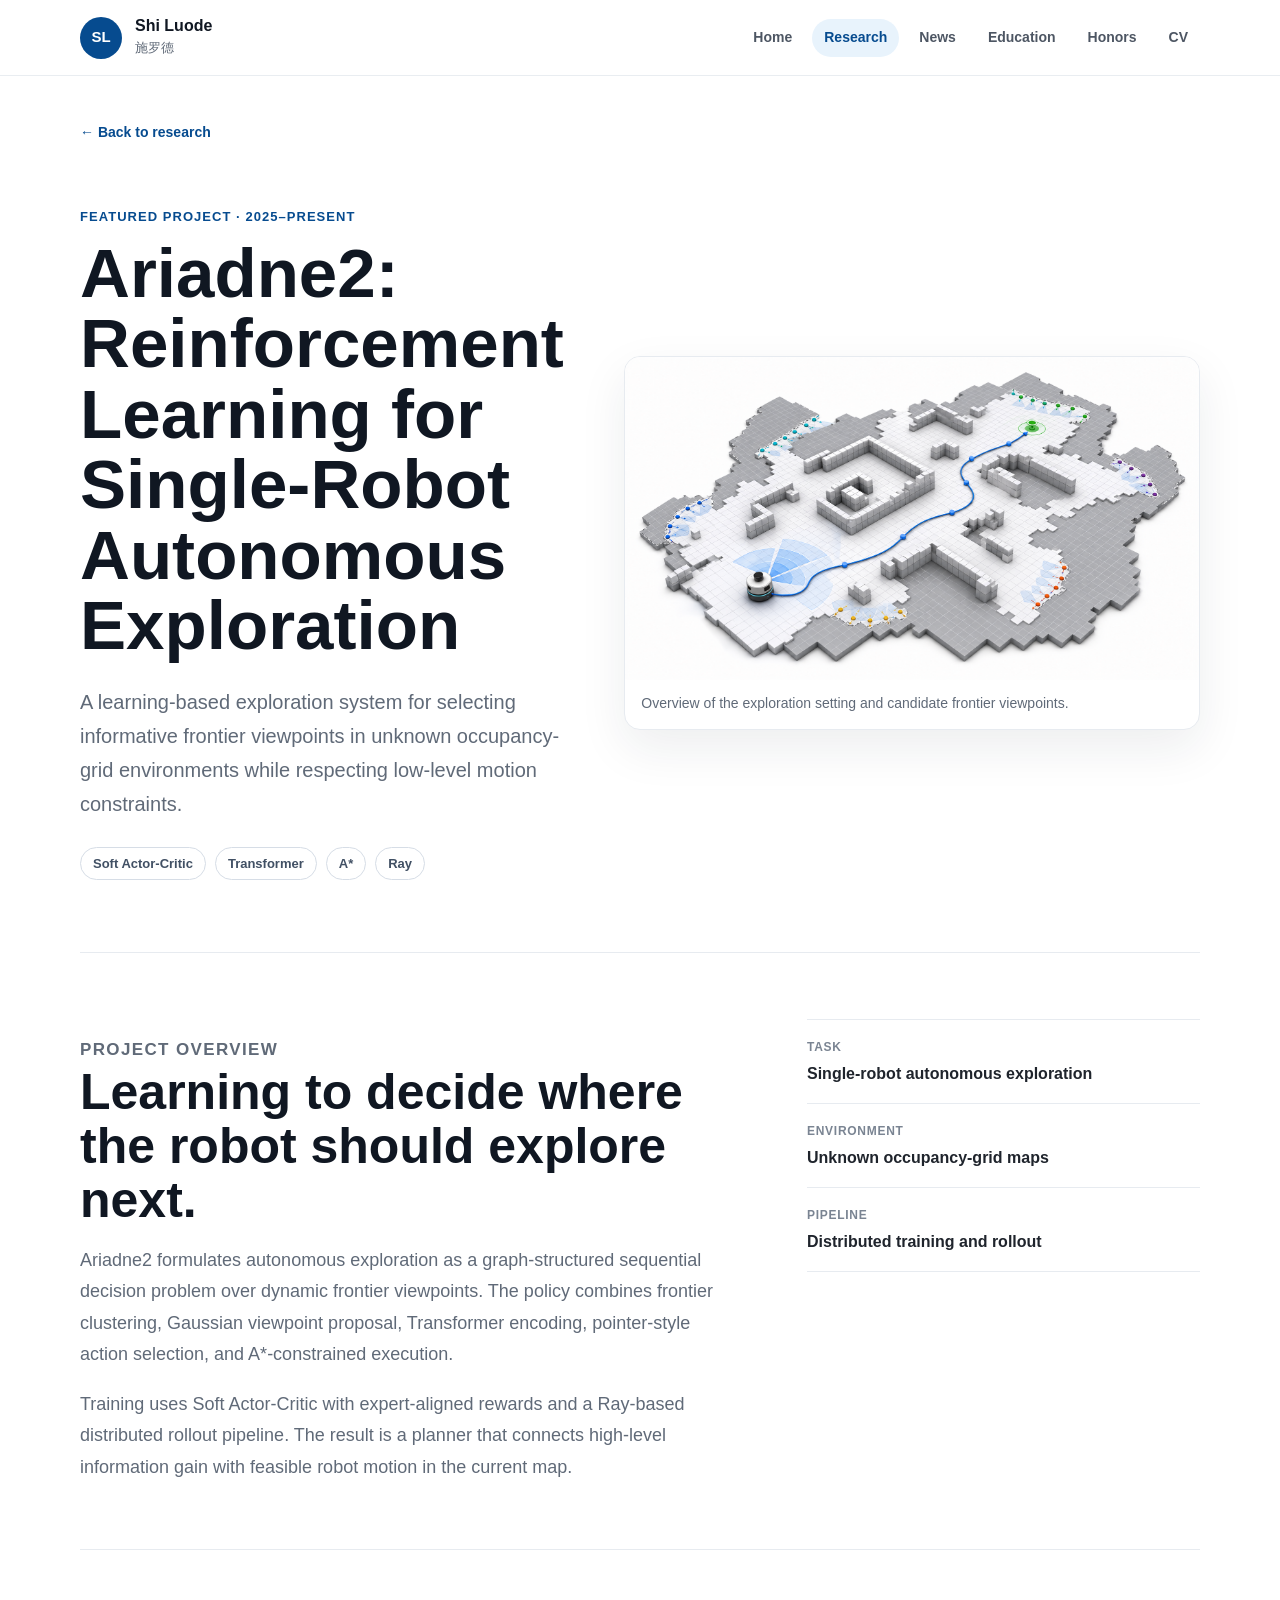
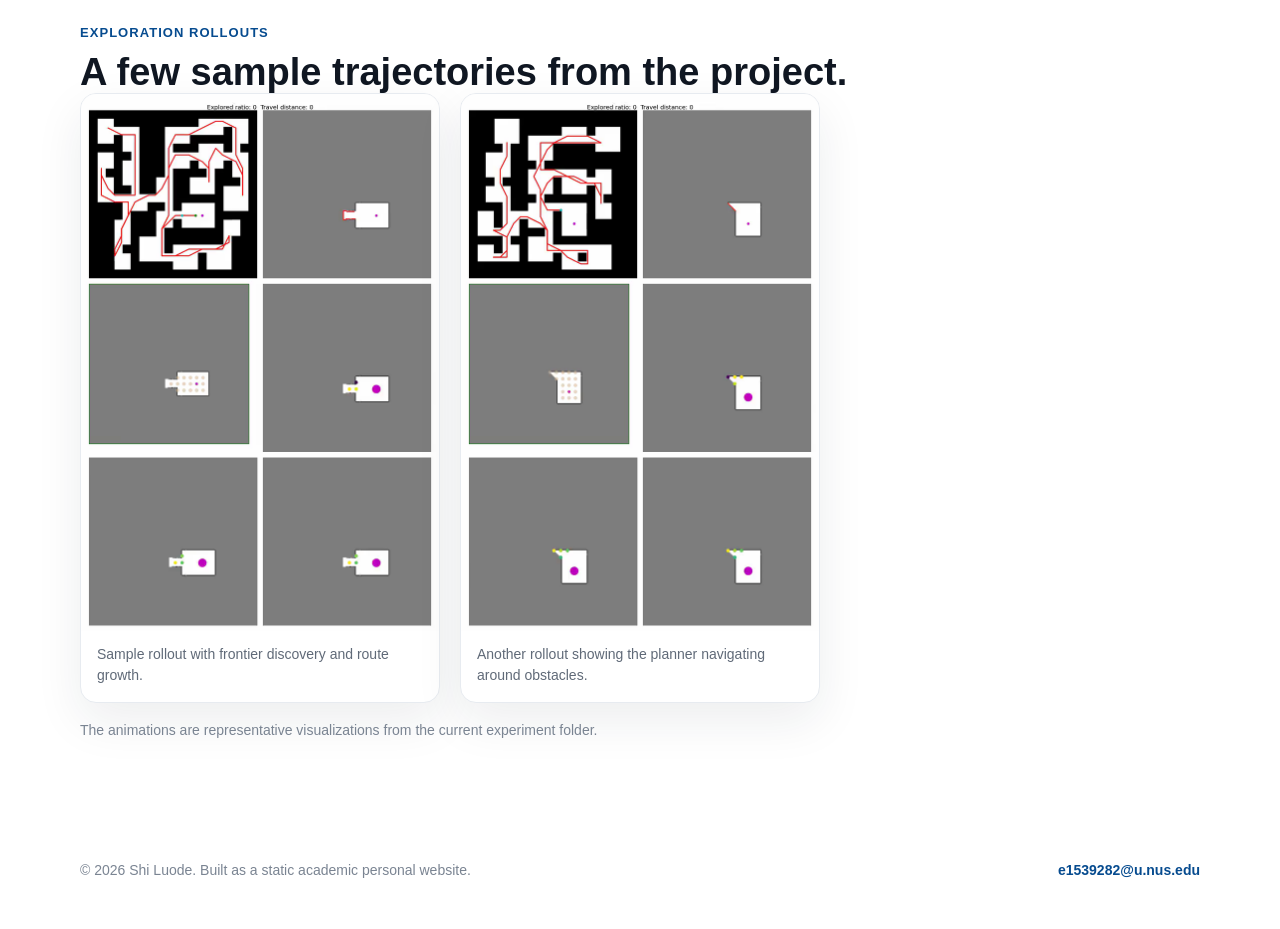
==== ariadne2/index.html @ 503e6fb9 "Add rollout video posters" ====
<!doctype html>
<html lang="en">
  <head>
    <meta charset="utf-8" />
    <meta name="viewport" content="width=device-width, initial-scale=1" />
    <title>Ariadne2 | Shi Luode</title>
    <meta
      name="description"
      content="Ariadne2: reinforcement learning for single-robot autonomous exploration."
    />
    <link rel="icon" href="../assets/img/favicon.svg" type="image/svg+xml" />
    <link rel="stylesheet" href="../styles.css" />
  </head>
  <body>
    <header class="site-header">
      <a class="brand" href="../index.html#home" aria-label="Shi Luode homepage">
        <span class="brand-mark">SL</span>
        <span>
          <strong>Shi Luode</strong>
          <small>施罗德</small>
        </span>
      </a>
      <nav class="nav" aria-label="Primary navigation">
        <a class="nav-link" href="../index.html#home">Home</a>
        <a class="nav-link active" href="../index.html#research">Research</a>
        <a class="nav-link" href="../index.html#news">News</a>
        <a class="nav-link" href="../index.html#education">Education</a>
        <a class="nav-link" href="../index.html#honors">Honors</a>
        <a class="nav-link" href="../assets/docs/Shi_Luode_CV.pdf">CV</a>
      </nav>
      <button class="mobile-menu" type="button" aria-label="Open navigation" aria-expanded="false">
        <span></span>
        <span></span>
        <span></span>
      </button>
    </header>

    <main class="project-page">
      <a class="back-link" href="../index.html#research">← Back to research</a>

      <section class="project-hero" aria-labelledby="project-title">
        <div class="project-hero-copy">
          <p class="eyebrow">Featured project · 2025–Present</p>
          <h1 id="project-title">Ariadne2: Reinforcement Learning for Single-Robot Autonomous Exploration</h1>
          <p class="project-lead">
            A learning-based exploration system for selecting informative frontier viewpoints in unknown
            occupancy-grid environments while respecting low-level motion constraints.
          </p>
          <div class="project-tags" aria-label="Ariadne2 methods">
            <span>Soft Actor-Critic</span>
            <span>Transformer</span>
            <span>A*</span>
            <span>Ray</span>
          </div>
        </div>
        <figure class="project-hero-figure">
          <img
            src="../assets/img/ariadne2/overview.png"
            alt="Ariadne2 exploration scene with a robot, frontier candidates, and a planned path"
          />
          <figcaption>Overview of the exploration setting and candidate frontier viewpoints.</figcaption>
        </figure>
      </section>

      <section class="project-detail-grid">
        <div class="project-copy">
          <p class="eyebrow">Project overview</p>
          <h2>Learning to decide where the robot should explore next.</h2>
          <p>
            Ariadne2 formulates autonomous exploration as a graph-structured sequential decision problem
            over dynamic frontier viewpoints. The policy combines frontier clustering, Gaussian viewpoint
            proposal, Transformer encoding, pointer-style action selection, and A*-constrained execution.
          </p>
          <p>
            Training uses Soft Actor-Critic with expert-aligned rewards and a Ray-based distributed rollout
            pipeline. The result is a planner that connects high-level information gain with feasible robot
            motion in the current map.
          </p>
        </div>
        <aside class="project-facts" aria-label="Ariadne2 project facts">
          <div>
            <span>Task</span>
            <strong>Single-robot autonomous exploration</strong>
          </div>
          <div>
            <span>Environment</span>
            <strong>Unknown occupancy-grid maps</strong>
          </div>
          <div>
            <span>Pipeline</span>
            <strong>Distributed training and rollout</strong>
          </div>
        </aside>
      </section>

      <section class="project-section" aria-labelledby="rollouts-title">
        <div class="section-heading compact">
          <p>Exploration rollouts</p>
          <h2 id="rollouts-title">A few sample trajectories from the project.</h2>
        </div>
        <div class="project-gallery">
          <figure class="media-card">
            <video
              class="rollout-video"
              autoplay
              loop
              muted
              playsinline
              preload="metadata"
              poster="../assets/img/ariadne2/exploration-300-poster.png"
              aria-label="Animated Ariadne2 rollout on a multi-agent exploration map"
            >
              <source src="../assets/img/ariadne2/exploration-300.mp4" type="video/mp4" />
            </video>
            <figcaption>Sample rollout with frontier discovery and route growth.</figcaption>
          </figure>
          <figure class="media-card">
            <video
              class="rollout-video"
              autoplay
              loop
              muted
              playsinline
              preload="metadata"
              poster="../assets/img/ariadne2/exploration-700-poster.png"
              aria-label="Animated Ariadne2 rollout on a second exploration map"
            >
              <source src="../assets/img/ariadne2/exploration-700.mp4" type="video/mp4" />
            </video>
            <figcaption>Another rollout showing the planner navigating around obstacles.</figcaption>
          </figure>
        </div>
        <p class="project-note">The animations are representative visualizations from the current experiment folder.</p>
      </section>
    </main>

    <footer class="site-footer">
      <p>© 2026 Shi Luode. Built as a static academic personal website.</p>
      <a href="mailto:e1539282@u.nus.edu">e1539282@u.nus.edu</a>
    </footer>
    <script src="../script.js"></script>
  </body>
</html>
---- styles.css ----
:root {
  --bg: #ffffff;
  --paper: #f7f9fb;
  --surface: #ffffff;
  --text: #1f242c;
  --muted: #606a78;
  --quiet: #7a8492;
  --line: #e7ebf0;
  --line-strong: #d6dde6;
  --blue: #064b8f;
  --blue-2: #1c6da8;
  --blue-soft: #e8f3fc;
  --ink: #101722;
  --shadow: 0 18px 48px rgba(22, 38, 57, 0.08);
  --max: 1120px;
}

* {
  box-sizing: border-box;
}

html {
  scroll-behavior: smooth;
}

body {
  margin: 0;
  background: var(--bg);
  color: var(--text);
  font-family: -apple-system, BlinkMacSystemFont, "Segoe UI", Helvetica, Arial, sans-serif;
  font-size: 17px;
  line-height: 1.65;
  letter-spacing: 0;
}

a {
  color: inherit;
  text-decoration: none;
}

strong {
  color: var(--ink);
  font-weight: 850;
}

.site-header {
  position: sticky;
  top: 0;
  z-index: 30;
  display: flex;
  align-items: center;
  justify-content: space-between;
  width: 100%;
  min-height: 76px;
  padding: 0 max(28px, calc((100vw - var(--max)) / 2));
  border-bottom: 1px solid rgba(231, 235, 240, 0.9);
  background: rgba(255, 255, 255, 0.88);
  backdrop-filter: blur(18px);
}

.brand {
  display: inline-flex;
  align-items: center;
  gap: 13px;
  min-width: 0;
}

.brand-mark {
  display: grid;
  place-items: center;
  width: 42px;
  height: 42px;
  border-radius: 50%;
  background: var(--blue);
  color: #fff;
  font-size: 15px;
  font-weight: 850;
}

.brand strong {
  display: block;
  color: var(--ink);
  font-size: 16px;
  line-height: 1.15;
}

.brand small {
  display: block;
  margin-top: 2px;
  color: var(--muted);
  font-size: 13px;
}

.nav {
  display: flex;
  align-items: center;
  gap: 8px;
}

.nav-link {
  display: inline-flex;
  align-items: center;
  min-height: 38px;
  padding: 7px 12px;
  border-radius: 999px;
  color: #4d5663;
  font-size: 14px;
  font-weight: 750;
  transition: color 160ms ease, background 160ms ease;
}

.nav-link:hover,
.nav-link.active {
  background: var(--blue-soft);
  color: var(--blue);
}

main {
  width: min(calc(100% - 56px), var(--max));
  margin: 0 auto;
}

.section {
  scroll-margin-top: 102px;
  padding: 72px 0;
  border-bottom: 1px solid var(--line);
}

.hero {
  display: grid;
  grid-template-columns: minmax(0, 1.35fr) 380px;
  gap: 72px;
  align-items: center;
  min-height: 680px;
  padding-top: 32px;
}

.hero-copy h1 {
  margin: 0;
  color: var(--ink);
  font-size: clamp(54px, 8vw, 96px);
  line-height: 0.94;
  font-weight: 880;
  letter-spacing: 0;
}

.subtitle {
  max-width: 740px;
  margin: 22px 0 0;
  color: #36404d;
  font-size: clamp(22px, 3vw, 34px);
  line-height: 1.25;
  font-weight: 760;
}

.hero-email {
  display: flex;
  flex-wrap: wrap;
  align-items: baseline;
  gap: 8px;
  margin: 14px 0 0;
  color: var(--muted);
  font-size: 16px;
  line-height: 1.5;
}

.hero-email span {
  color: #536176;
  font-size: 12px;
  font-weight: 800;
  letter-spacing: 0.08em;
  text-transform: uppercase;
}

.hero-email a {
  color: var(--blue);
  font-weight: 700;
  text-decoration: none;
}

.hero-email a:hover,
.hero-email a:focus-visible {
  text-decoration: underline;
  text-underline-offset: 3px;
}

.intro {
  max-width: 780px;
  margin: 28px 0 0;
  color: var(--muted);
  font-size: 19px;
  line-height: 1.78;
}

.interest-row {
  display: flex;
  flex-wrap: wrap;
  gap: 9px;
  margin-top: 28px;
}

.interest-row span {
  display: inline-flex;
  align-items: center;
  min-height: 32px;
  padding: 6px 12px;
  border: 1px solid var(--line-strong);
  border-radius: 999px;
  color: #415064;
  background: #fff;
  font-size: 13px;
  font-weight: 780;
}

.action-row,
.project-links {
  display: flex;
  flex-wrap: wrap;
  gap: 12px;
  margin-top: 30px;
}

.button,
.project-links a,
.project-links button {
  display: inline-flex;
  align-items: center;
  justify-content: center;
  gap: 8px;
  min-height: 44px;
  padding: 10px 16px;
  border: 1px solid var(--line-strong);
  border-radius: 8px;
  background: #fff;
  color: #26303c;
  font: inherit;
  font-size: 14px;
  font-weight: 820;
  line-height: 1;
  cursor: pointer;
  transition: border-color 160ms ease, background 160ms ease, color 160ms ease, transform 160ms ease;
}

.button svg {
  width: 18px;
  height: 18px;
  fill: none;
  stroke: currentColor;
  stroke-linecap: round;
  stroke-linejoin: round;
  stroke-width: 2;
}

.button:hover,
.project-links a:hover,
.project-links button:hover {
  border-color: var(--blue);
  color: var(--blue);
  transform: translateY(-1px);
}

.button.primary {
  border-color: var(--blue);
  background: var(--blue);
  color: #fff;
}

.button.primary:hover {
  background: #033b73;
  color: #fff;
}

.profile-card {
  padding: 28px;
  border: 1px solid var(--line);
  border-radius: 16px;
  background: linear-gradient(180deg, #fff 0%, #f8fbfe 100%);
  box-shadow: var(--shadow);
}

.avatar {
  display: grid;
  place-items: center;
  width: 92px;
  height: 92px;
  margin-bottom: 24px;
  border: 7px solid #fff;
  border-radius: 50%;
  background: #edf4fb;
  box-shadow: 0 8px 24px rgba(20, 38, 61, 0.12);
  color: var(--blue);
  font-size: 28px;
  font-weight: 880;
}

.profile-card h2 {
  margin: 0 0 10px;
  color: var(--ink);
  font-size: 22px;
  line-height: 1.25;
}

.profile-card p {
  margin: 0;
  color: var(--muted);
  font-size: 16px;
}

.focus-visual {
  margin: 22px 0 0;
  overflow: hidden;
  border: 1px solid var(--line);
  border-radius: 12px;
  background: #fff;
}

.focus-visual img {
  display: block;
  width: 100%;
  aspect-ratio: 591 / 218;
  object-fit: cover;
}

.facts {
  display: grid;
  gap: 16px;
  margin: 24px 0 0;
  padding: 22px 0 0;
  border-top: 1px solid var(--line);
}

.facts div {
  display: grid;
  grid-template-columns: 94px minmax(0, 1fr);
  gap: 16px;
}

.facts dt {
  color: var(--quiet);
  font-size: 12px;
  font-weight: 820;
  text-transform: uppercase;
}

.facts dd {
  margin: 0;
  color: #2b3440;
  font-size: 14px;
  font-weight: 720;
}

.facts a {
  color: var(--blue);
}

.section-heading {
  max-width: 780px;
  margin-bottom: 34px;
}

.section-heading p {
  margin: 0 0 8px;
  color: var(--blue);
  font-size: 13px;
  font-weight: 850;
  letter-spacing: 0.08em;
  text-transform: uppercase;
}

.section-heading h2 {
  margin: 0;
  color: var(--ink);
  font-size: clamp(32px, 4vw, 50px);
  line-height: 1.08;
  font-weight: 860;
}

.section-heading.compact {
  margin-bottom: 0;
}

.section-heading.compact h2 {
  font-size: clamp(28px, 3vw, 38px);
}

.featured-project {
  display: grid;
  grid-template-columns: minmax(440px, 1fr) minmax(0, 1.08fr);
  gap: 48px;
  align-items: center;
  padding: 30px;
  border: 1px solid var(--line);
  border-radius: 18px;
  background: #fff;
  box-shadow: var(--shadow);
}

.project-visual {
  width: 100%;
  max-width: 620px;
  margin: 0 auto;
  overflow: hidden;
  border: 1px solid var(--line);
  border-radius: 14px;
  background: #fff;
}

.project-visual img {
  display: block;
  width: 100%;
  height: clamp(260px, 19vw, 330px);
  object-fit: cover;
}

.project-meta {
  display: flex;
  flex-wrap: wrap;
  gap: 10px;
  margin-bottom: 12px;
}

.project-meta span {
  color: var(--blue);
  font-size: 12px;
  font-weight: 850;
  letter-spacing: 0.06em;
  text-transform: uppercase;
}

.project-copy h3,
.research-list h3,
.education-list h3 {
  margin: 0;
  color: var(--ink);
  font-size: 24px;
  line-height: 1.28;
  font-weight: 850;
}

.project-copy p {
  margin: 16px 0 0;
  color: var(--muted);
  font-size: 17px;
  line-height: 1.75;
}

.abstract {
  margin-top: 20px;
  padding: 18px 20px;
  border-radius: 12px;
  background: var(--paper);
}

.abstract.is-collapsed {
  display: none;
}

.research-list {
  display: grid;
  grid-template-columns: repeat(2, minmax(0, 1fr));
  gap: 18px;
  margin-top: 22px;
}

.research-list article {
  padding: 24px;
  border: 1px solid var(--line);
  border-radius: 14px;
  background: #fff;
}

.research-card-visual {
  margin: -24px -24px 20px;
  overflow: hidden;
  border-bottom: 1px solid var(--line);
  background: #fbfcfe;
}

.research-card-visual img {
  display: block;
  width: 100%;
  height: 150px;
  object-fit: contain;
  padding: 12px;
}

.research-list h3 {
  font-size: 20px;
}

.research-list p {
  margin: 10px 0 0;
  color: var(--muted);
  font-size: 16px;
  line-height: 1.65;
}

.method-overview {
  margin: 22px 0 0;
  padding: 18px;
  border: 1px solid var(--line);
  border-radius: 14px;
  background: #fff;
}

.method-overview a {
  display: block;
  overflow: hidden;
  border-radius: 10px;
  line-height: 0;
}

.method-overview a:focus-visible {
  outline: 3px solid var(--blue-2);
  outline-offset: 3px;
}

.method-overview img {
  display: block;
  width: 100%;
  height: auto;
}

.method-overview figcaption {
  margin-top: 12px;
  color: var(--muted);
  font-size: 14px;
  line-height: 1.6;
}

.project-page {
  padding: 42px 0 88px;
}

.back-link {
  display: inline-flex;
  margin-bottom: 34px;
  color: var(--blue);
  font-size: 14px;
  font-weight: 800;
}

.back-link:hover,
.back-link:focus-visible {
  text-decoration: underline;
  text-underline-offset: 4px;
}

.project-hero {
  display: grid;
  grid-template-columns: minmax(0, 0.92fr) minmax(440px, 1.08fr);
  gap: 54px;
  align-items: center;
  padding: 28px 0 72px;
}

.eyebrow {
  margin: 0 0 10px;
  color: var(--blue);
  font-size: 13px;
  font-weight: 850;
  letter-spacing: 0.08em;
  text-transform: uppercase;
}

.project-hero h1 {
  max-width: 700px;
  margin: 0;
  color: var(--ink);
  font-size: clamp(40px, 5.4vw, 72px);
  line-height: 1.02;
  font-weight: 880;
}

.project-lead {
  max-width: 680px;
  margin: 24px 0 0;
  color: var(--muted);
  font-size: 20px;
  line-height: 1.7;
}

.project-tags {
  display: flex;
  flex-wrap: wrap;
  gap: 9px;
  margin-top: 26px;
}

.project-tags span {
  display: inline-flex;
  align-items: center;
  min-height: 32px;
  padding: 5px 12px;
  border: 1px solid var(--line-strong);
  border-radius: 999px;
  color: #415064;
  background: #fff;
  font-size: 13px;
  font-weight: 780;
}

.project-hero-figure,
.media-card,
.paper-figure {
  margin: 0;
  overflow: hidden;
  border: 1px solid var(--line);
  border-radius: 16px;
  background: #fff;
  box-shadow: var(--shadow);
}

.project-hero-figure img {
  display: block;
  width: 100%;
  aspect-ratio: 1672 / 941;
  object-fit: cover;
}

.project-hero-figure figcaption,
.media-card figcaption,
.paper-figure figcaption {
  padding: 13px 16px 15px;
  color: var(--muted);
  font-size: 14px;
  line-height: 1.55;
}

.project-detail-grid {
  display: grid;
  grid-template-columns: minmax(0, 1.25fr) minmax(280px, 0.75fr);
  gap: 72px;
  padding: 66px 0;
  border-top: 1px solid var(--line);
  border-bottom: 1px solid var(--line);
}

.project-copy h2 {
  max-width: 780px;
  margin: 0;
  color: var(--ink);
  font-size: clamp(30px, 4vw, 50px);
  line-height: 1.08;
  font-weight: 860;
}

.project-copy p:not(.eyebrow) {
  max-width: 780px;
  margin: 18px 0 0;
  color: var(--muted);
  font-size: 18px;
  line-height: 1.75;
}

.project-facts {
  display: grid;
  align-content: start;
  gap: 0;
  border-top: 1px solid var(--line);
}

.project-facts div {
  display: grid;
  gap: 4px;
  padding: 18px 0;
  border-bottom: 1px solid var(--line);
}

.project-facts span {
  color: var(--quiet);
  font-size: 12px;
  font-weight: 820;
  letter-spacing: 0.06em;
  text-transform: uppercase;
}

.project-facts strong {
  color: var(--text);
  font-size: 16px;
  line-height: 1.45;
}

.project-section {
  padding: 72px 0 0;
}

.project-gallery {
  display: grid;
  grid-template-columns: repeat(2, minmax(0, 360px));
  justify-content: start;
  gap: 20px;
}

.media-card img,
.media-card video {
  display: block;
  width: 100%;
  aspect-ratio: 2 / 3;
  object-fit: contain;
  background: #eef1f4;
}

.pamao-figures {
  display: grid;
  grid-template-columns: minmax(0, 1.35fr) minmax(280px, 0.65fr);
  gap: 20px;
  align-items: start;
}

.paper-figure img {
  display: block;
  width: 100%;
  height: auto;
  background: #fff;
}

.project-note {
  margin: 16px 0 0;
  color: var(--quiet);
  font-size: 14px;
  line-height: 1.6;
}

.two-column {
  display: grid;
  grid-template-columns: 300px minmax(0, 1fr);
  gap: 72px;
  align-items: start;
}

.timeline,
.honors-list,
.education-list {
  display: grid;
  gap: 0;
  border-top: 1px solid var(--line);
}

.timeline article,
.honors-list article {
  display: grid;
  grid-template-columns: 112px minmax(0, 1fr);
  gap: 28px;
  padding: 22px 0;
  border-bottom: 1px solid var(--line);
}

.timeline time,
.honors-list time {
  color: var(--blue);
  font-size: 14px;
  font-weight: 850;
}

.timeline p,
.honors-list p {
  margin: 0;
  color: var(--muted);
  font-size: 17px;
  line-height: 1.6;
}

.education-list article {
  display: grid;
  grid-template-columns: 64px minmax(0, 1fr);
  gap: 22px;
  padding: 26px 0;
  border-bottom: 1px solid var(--line);
}

.school-mark {
  display: grid;
  place-items: center;
  width: 56px;
  height: 56px;
  border-radius: 14px;
  color: #fff;
  font-size: 14px;
  font-weight: 900;
}

.nus-mark {
  background: linear-gradient(135deg, #003d7c, #e97022);
}

.sdu-mark {
  background: linear-gradient(135deg, #0a4e9b, #1b75bc);
}

.row-title {
  display: flex;
  justify-content: space-between;
  gap: 18px;
  align-items: baseline;
}

.row-title h3 {
  font-size: 20px;
}

.row-title span {
  color: var(--quiet);
  font-size: 14px;
  font-weight: 820;
  white-space: nowrap;
}

.education-list p {
  margin: 8px 0 0;
  color: var(--muted);
  font-size: 16px;
}

.education-list .muted {
  color: #687482;
}

.site-footer {
  display: flex;
  justify-content: space-between;
  gap: 24px;
  width: min(calc(100% - 56px), var(--max));
  margin: 0 auto;
  padding: 30px 0 46px;
  color: var(--quiet);
  font-size: 14px;
}

.site-footer p {
  margin: 0;
}

.site-footer a {
  color: var(--blue);
  font-weight: 760;
}

.mobile-menu {
  display: none;
}

@media (max-width: 980px) {
  .site-header {
    padding: 0 22px;
  }

  .nav {
    position: fixed;
    top: 76px;
    right: 18px;
    display: none;
    width: min(280px, calc(100vw - 36px));
    padding: 14px;
    border: 1px solid var(--line);
    border-radius: 14px;
    background: #fff;
    box-shadow: var(--shadow);
  }

  body.nav-open .nav {
    display: grid;
  }

  .nav-link {
    justify-content: flex-start;
    border-radius: 8px;
  }

  .mobile-menu {
    display: grid;
    gap: 5px;
    place-content: center;
    width: 42px;
    height: 42px;
    border: 1px solid var(--line-strong);
    border-radius: 10px;
    background: #fff;
  }

  .mobile-menu span {
    width: 18px;
    height: 2px;
    background: var(--ink);
  }

  main,
  .site-footer {
    width: min(calc(100% - 36px), var(--max));
  }

  .hero,
  .featured-project,
  .two-column,
  .project-hero,
  .project-detail-grid,
  .pamao-figures {
    grid-template-columns: 1fr;
    gap: 32px;
  }

  .hero {
    min-height: auto;
    padding-top: 50px;
  }

  .profile-card {
    max-width: 560px;
  }

  .research-list {
    grid-template-columns: 1fr;
  }

  .project-hero {
    padding-top: 0;
  }

  .section-heading.compact {
    max-width: 650px;
  }
}

@media (max-width: 620px) {
  body {
    font-size: 16px;
  }

  .site-header {
    min-height: 68px;
  }

  .nav {
    top: 68px;
  }

  .brand span:last-child {
    display: none;
  }

  .section {
    scroll-margin-top: 88px;
    padding: 52px 0;
  }

  .hero-copy h1 {
    font-size: 56px;
  }

  .subtitle {
    font-size: 24px;
  }

  .intro {
    font-size: 17px;
  }

  .featured-project {
    padding: 18px;
  }

  .project-copy h3 {
    font-size: 22px;
  }

  .method-overview {
    padding: 12px;
  }

  .project-page {
    padding-top: 28px;
  }

  .project-hero {
    padding-bottom: 52px;
  }

  .project-lead {
    font-size: 17px;
  }

  .project-gallery {
    grid-template-columns: 1fr;
  }

  .timeline article,
  .honors-list article {
    grid-template-columns: 1fr;
    gap: 4px;
  }

  .education-list article {
    grid-template-columns: 1fr;
  }

  .row-title {
    display: grid;
    gap: 2px;
  }

  .facts div {
    grid-template-columns: 1fr;
    gap: 3px;
  }

  .site-footer {
    display: grid;
  }
}
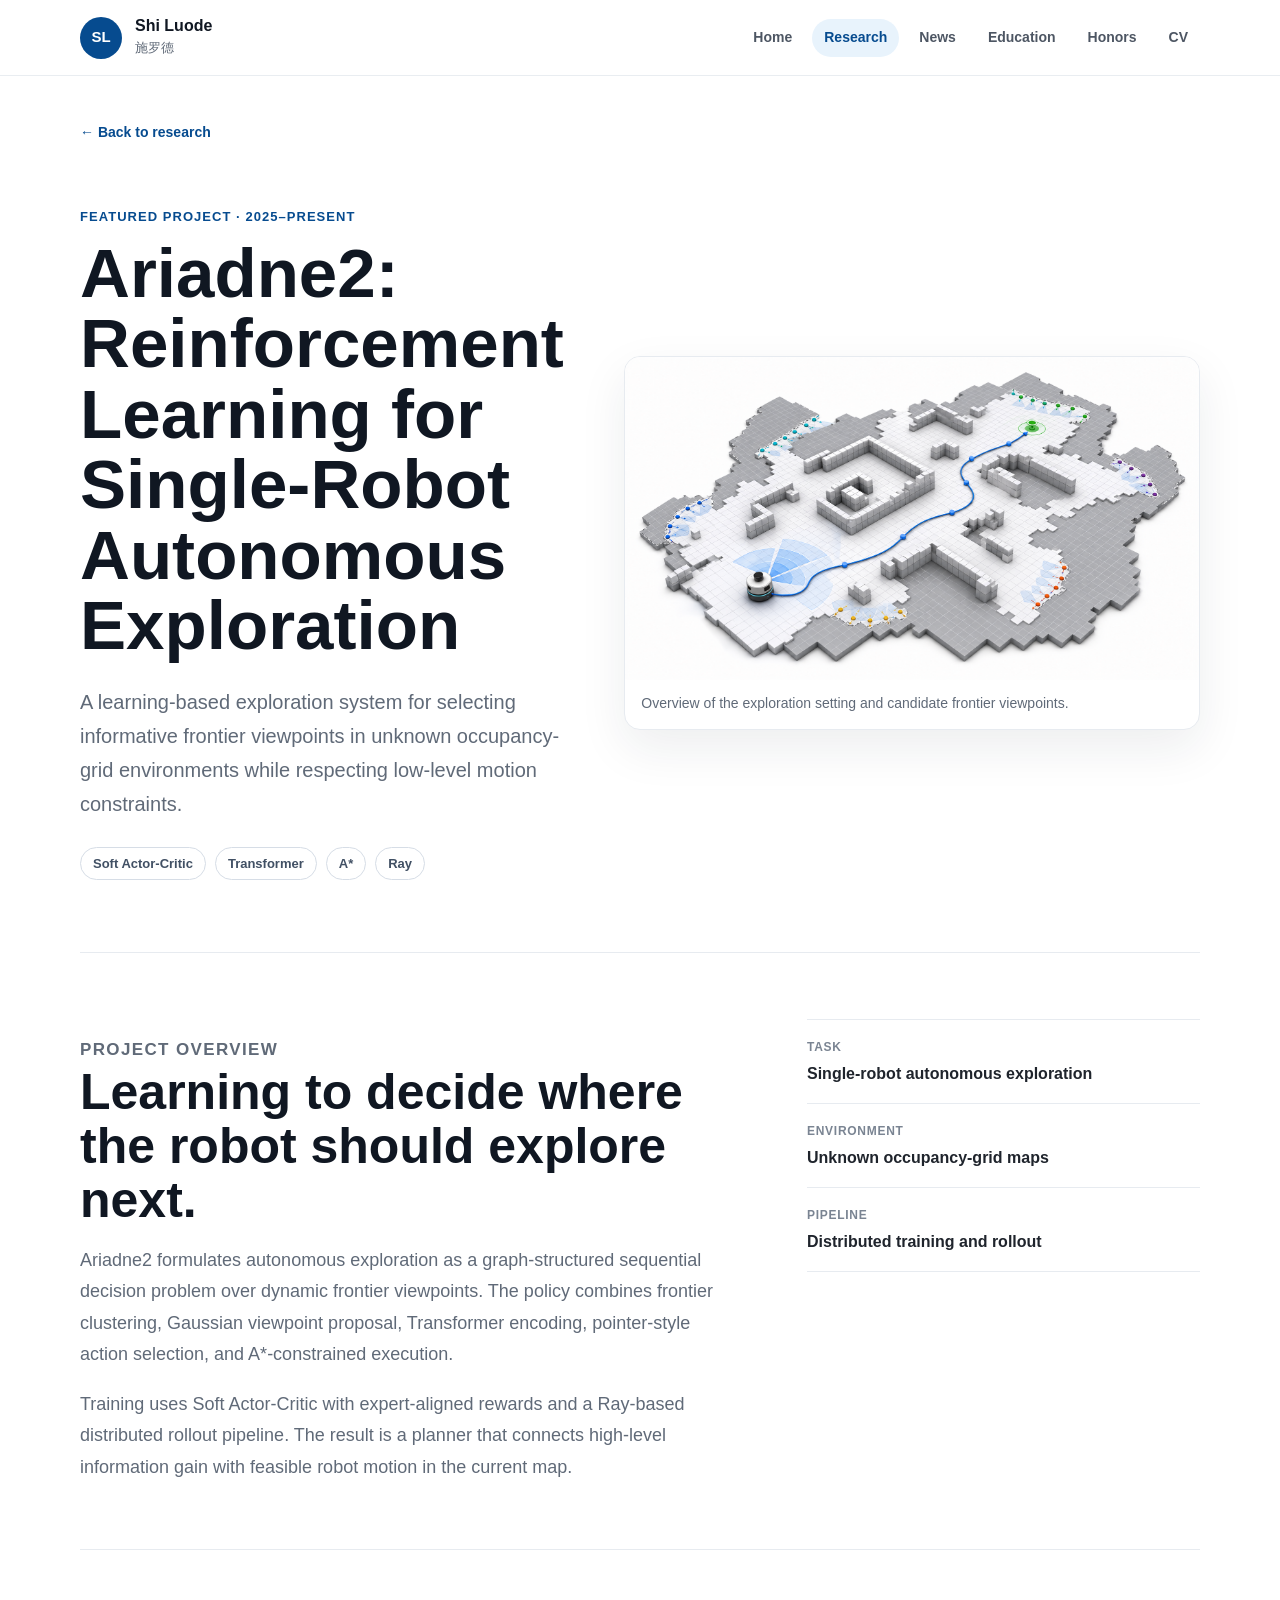
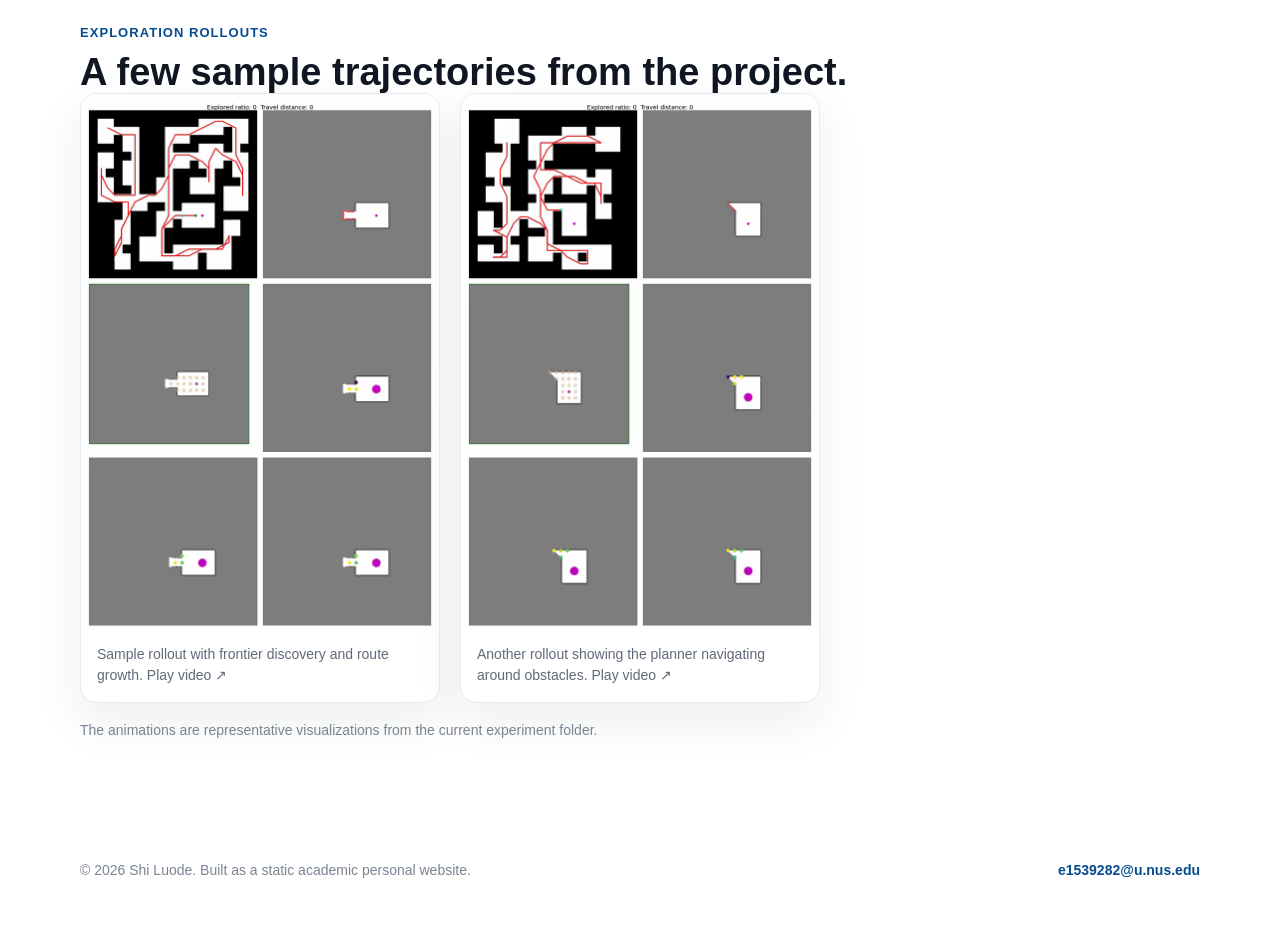
==== commit badbaeca: "Use stable rollout previews on Ariadne2 page" ====
--- a/ariadne2/index.html
+++ b/ariadne2/index.html
@@ -100,34 +100,26 @@
         </div>
         <div class="project-gallery">
           <figure class="media-card">
-            <video
-              class="rollout-video"
-              autoplay
-              loop
-              muted
-              playsinline
-              preload="metadata"
-              poster="../assets/img/ariadne2/exploration-300-poster.png"
-              aria-label="Animated Ariadne2 rollout on a multi-agent exploration map"
-            >
-              <source src="../assets/img/ariadne2/exploration-300.mp4" type="video/mp4" />
-            </video>
-            <figcaption>Sample rollout with frontier discovery and route growth.</figcaption>
+            <img
+              src="../assets/img/ariadne2/exploration-300-poster.png"
+              alt="Ariadne2 rollout on a multi-agent exploration map"
+              loading="eager"
+            />
+            <figcaption>
+              Sample rollout with frontier discovery and route growth.
+              <a href="../assets/img/ariadne2/exploration-300.mp4" target="_blank" rel="noreferrer">Play video ↗</a>
+            </figcaption>
           </figure>
           <figure class="media-card">
-            <video
-              class="rollout-video"
-              autoplay
-              loop
-              muted
-              playsinline
-              preload="metadata"
-              poster="../assets/img/ariadne2/exploration-700-poster.png"
-              aria-label="Animated Ariadne2 rollout on a second exploration map"
-            >
-              <source src="../assets/img/ariadne2/exploration-700.mp4" type="video/mp4" />
-            </video>
-            <figcaption>Another rollout showing the planner navigating around obstacles.</figcaption>
+            <img
+              src="../assets/img/ariadne2/exploration-700-poster.png"
+              alt="Ariadne2 rollout on a second exploration map"
+              loading="eager"
+            />
+            <figcaption>
+              Another rollout showing the planner navigating around obstacles.
+              <a href="../assets/img/ariadne2/exploration-700.mp4" target="_blank" rel="noreferrer">Play video ↗</a>
+            </figcaption>
           </figure>
         </div>
         <p class="project-note">The animations are representative visualizations from the current experiment folder.</p>
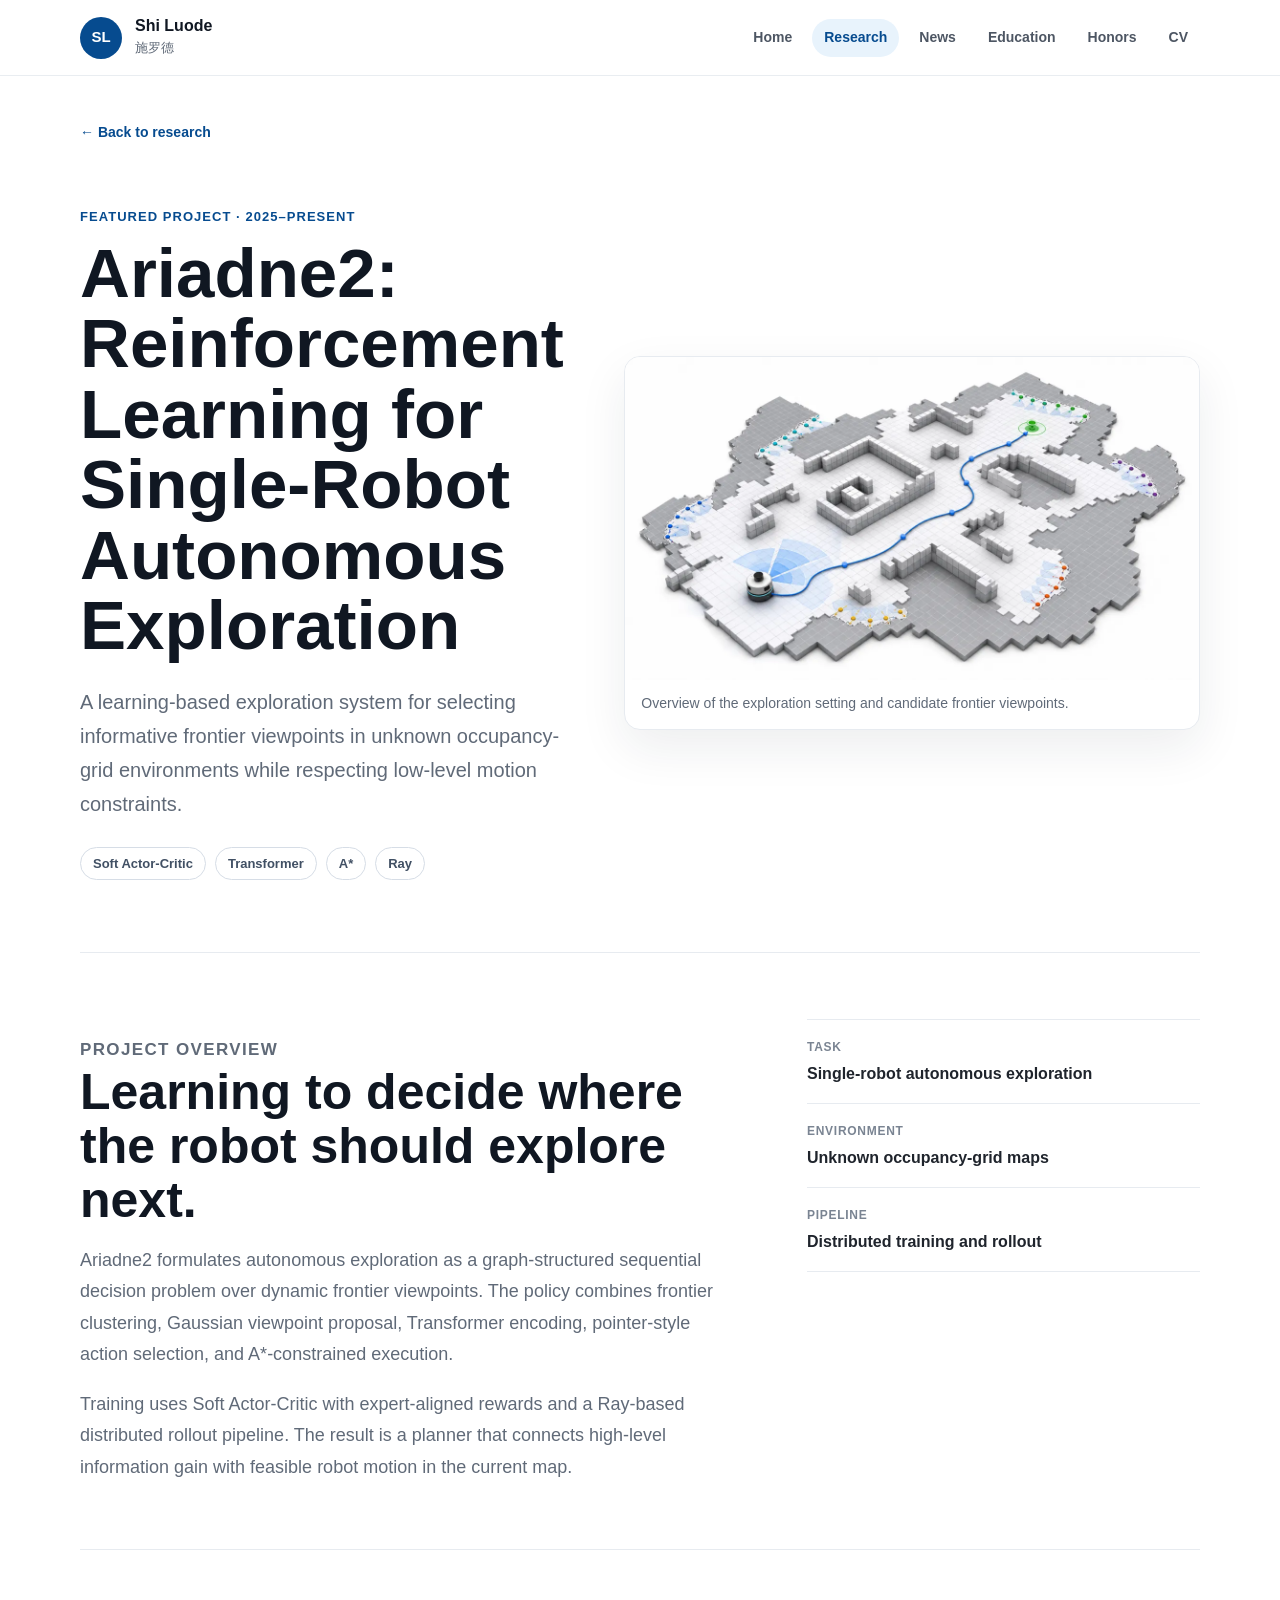
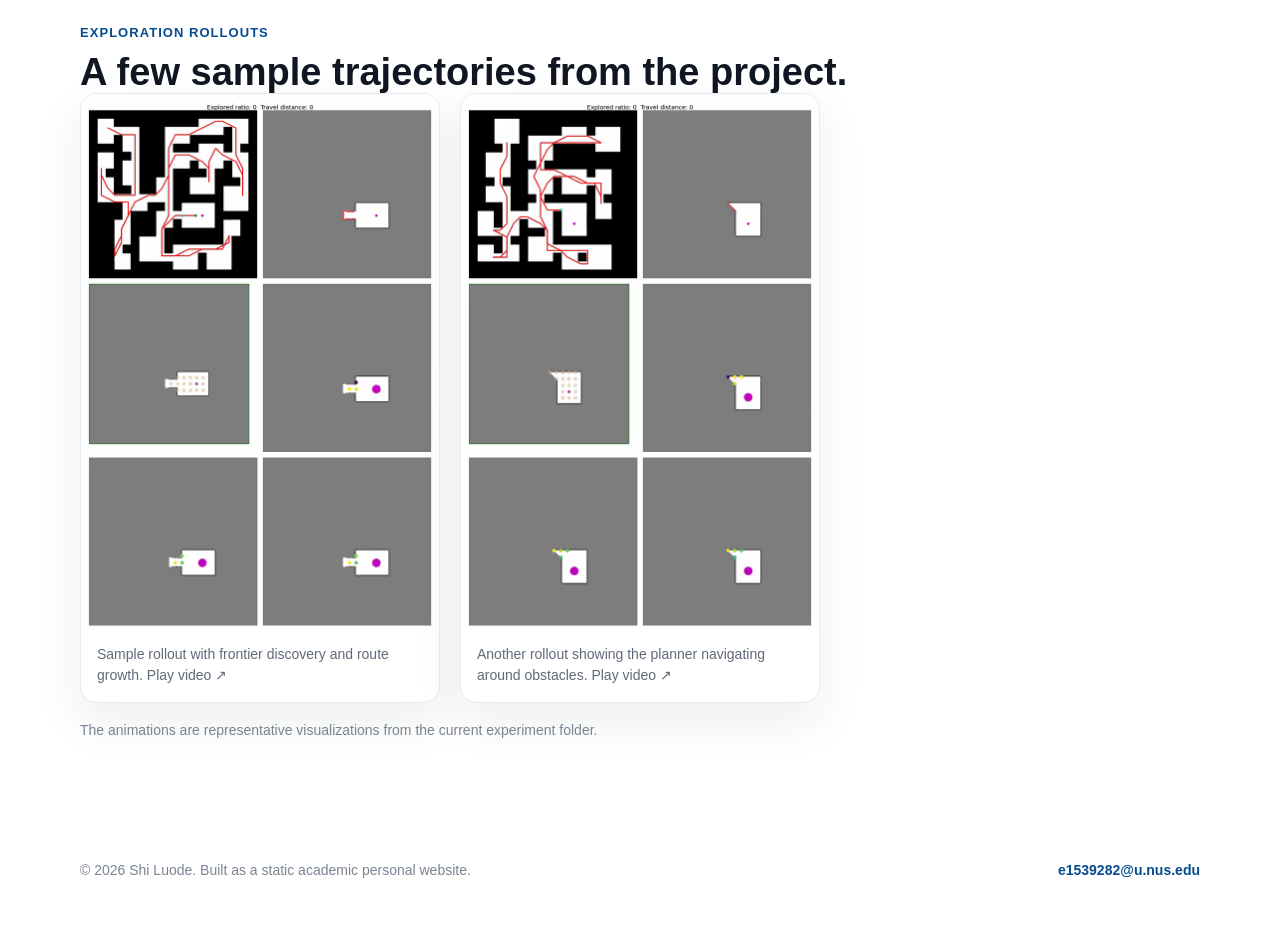
==== commit 0bbe422b: "Optimize project images and use canonical links" ====
--- a/ariadne2/index.html
+++ b/ariadne2/index.html
@@ -55,7 +55,7 @@
         </div>
         <figure class="project-hero-figure">
           <img
-            src="../assets/img/ariadne2/overview.png"
+            src="../assets/img/ariadne2/overview.webp"
             alt="Ariadne2 exploration scene with a robot, frontier candidates, and a planned path"
           />
           <figcaption>Overview of the exploration setting and candidate frontier viewpoints.</figcaption>
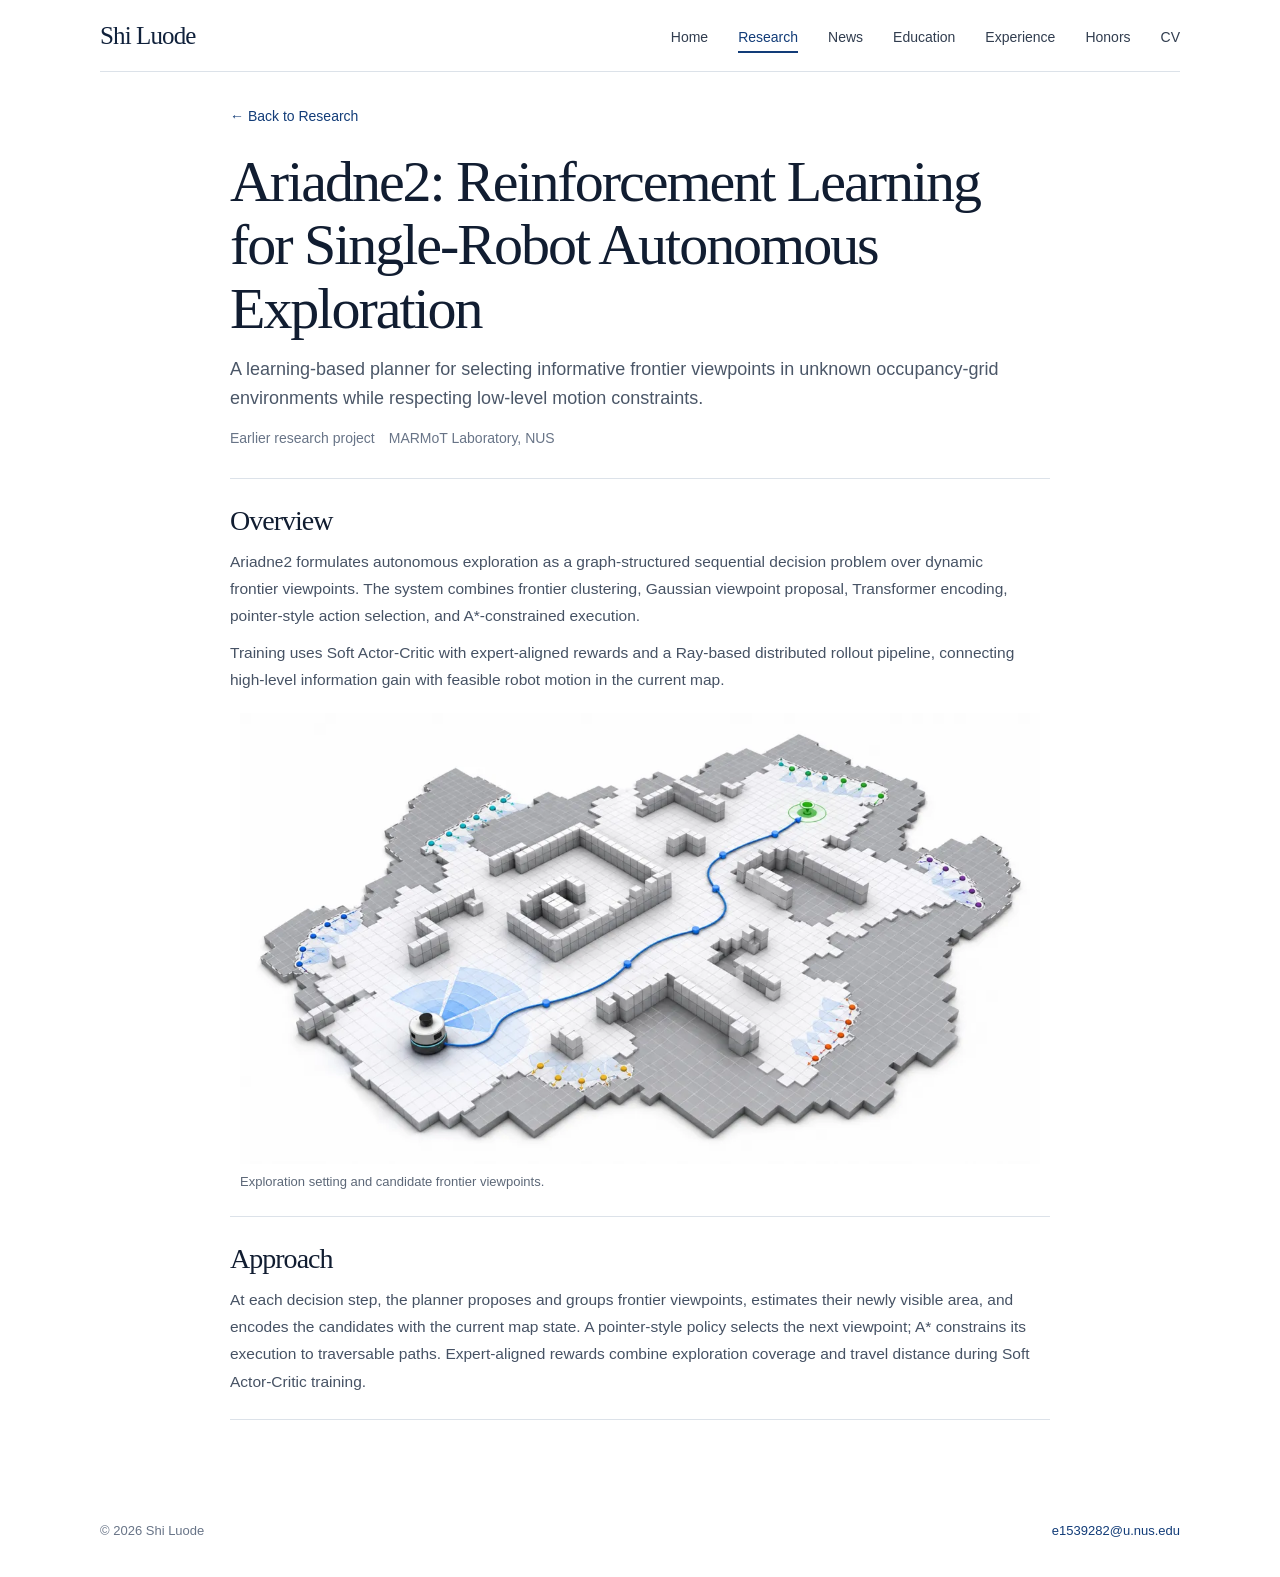
==== commit 3dc6cb33: "Refresh academic portfolio website" ====
--- a/ariadne2/index.html
+++ b/ariadne2/index.html
@@ -3,133 +3,69 @@
   <head>
     <meta charset="utf-8" />
     <meta name="viewport" content="width=device-width, initial-scale=1" />
+    <meta name="theme-color" content="#ffffff" />
     <title>Ariadne2 | Shi Luode</title>
-    <meta
-      name="description"
-      content="Ariadne2: reinforcement learning for single-robot autonomous exploration."
-    />
+    <meta name="description" content="Ariadne2: reinforcement learning for single-robot autonomous exploration in unknown environments." />
+    <link rel="canonical" href="https://starryneol.github.io/Personal_Web/ariadne2/" />
+    <meta property="og:type" content="website" />
+    <meta property="og:site_name" content="Shi Luode" />
+    <meta property="og:title" content="Ariadne2 | Shi Luode" />
+    <meta property="og:description" content="A learning-based planner for selecting informative frontier viewpoints in unknown environments while respecting robot motion constraints." />
+    <meta property="og:url" content="https://starryneol.github.io/Personal_Web/ariadne2/" />
+    <meta name="twitter:card" content="summary" />
+    <meta name="twitter:title" content="Ariadne2 | Shi Luode" />
+    <meta name="twitter:description" content="A learning-based planner for selecting informative frontier viewpoints in unknown environments while respecting robot motion constraints." />
     <link rel="icon" href="../assets/img/favicon.svg" type="image/svg+xml" />
     <link rel="stylesheet" href="../styles.css" />
   </head>
   <body>
+    <a class="skip-link" href="#main-content">Skip to main content</a>
     <header class="site-header">
-      <a class="brand" href="../index.html#home" aria-label="Shi Luode homepage">
-        <span class="brand-mark">SL</span>
-        <span>
-          <strong>Shi Luode</strong>
-          <small>施罗德</small>
-        </span>
-      </a>
-      <nav class="nav" aria-label="Primary navigation">
-        <a class="nav-link" href="../index.html#home">Home</a>
-        <a class="nav-link active" href="../index.html#research">Research</a>
-        <a class="nav-link" href="../index.html#news">News</a>
-        <a class="nav-link" href="../index.html#education">Education</a>
-        <a class="nav-link" href="../index.html#honors">Honors</a>
-        <a class="nav-link" href="../assets/docs/Shi_Luode_CV.pdf">CV</a>
+      <a class="brand" href="../index.html#home" aria-label="Shi Luode homepage">Shi Luode</a>
+      <button class="mobile-menu" type="button" aria-label="Open navigation" aria-expanded="false" aria-controls="site-nav"><span></span><span></span></button>
+      <nav class="nav" id="site-nav" aria-label="Primary navigation">
+        <a class="nav-link" href="../index.html#home">Home</a><a class="nav-link active" href="../index.html#research" aria-current="location">Research</a><a class="nav-link" href="../index.html#news">News</a><a class="nav-link" href="../index.html#education">Education</a><a class="nav-link" href="../index.html#experience">Experience</a><a class="nav-link" href="../index.html#honors">Honors</a><a class="nav-link" href="../assets/docs/Shi_Luode_CV.pdf">CV</a>
       </nav>
-      <button class="mobile-menu" type="button" aria-label="Open navigation" aria-expanded="false">
-        <span></span>
-        <span></span>
-        <span></span>
-      </button>
     </header>
 
-    <main class="project-page">
-      <a class="back-link" href="../index.html#research">← Back to research</a>
+    <main id="main-content" class="project-page" tabindex="-1">
+      <a class="back-link" href="../index.html#research">← Back to Research</a>
+      <header class="project-heading">
+        <h1 id="project-title" class="project-title">Ariadne2: Reinforcement Learning for Single-Robot Autonomous Exploration</h1>
+        <p class="project-lead">A learning-based planner for selecting informative frontier viewpoints in unknown occupancy-grid environments while respecting low-level motion constraints.</p>
+        <p class="project-meta"><span>Earlier research project</span><span>MARMoT Laboratory, NUS</span></p>
+      </header>
 
-      <section class="project-hero" aria-labelledby="project-title">
-        <div class="project-hero-copy">
-          <p class="eyebrow">Featured project · 2025–Present</p>
-          <h1 id="project-title">Ariadne2: Reinforcement Learning for Single-Robot Autonomous Exploration</h1>
-          <p class="project-lead">
-            A learning-based exploration system for selecting informative frontier viewpoints in unknown
-            occupancy-grid environments while respecting low-level motion constraints.
-          </p>
-          <div class="project-tags" aria-label="Ariadne2 methods">
-            <span>Soft Actor-Critic</span>
-            <span>Transformer</span>
-            <span>A*</span>
-            <span>Ray</span>
-          </div>
-        </div>
-        <figure class="project-hero-figure">
-          <img
-            src="../assets/img/ariadne2/overview.webp"
-            alt="Ariadne2 exploration scene with a robot, frontier candidates, and a planned path"
-          />
-          <figcaption>Overview of the exploration setting and candidate frontier viewpoints.</figcaption>
+      <section class="project-block" aria-labelledby="overview-title">
+        <h2 id="overview-title">Overview</h2>
+        <p>
+          Ariadne2 formulates autonomous exploration as a graph-structured sequential decision problem over
+          dynamic frontier viewpoints. The system combines frontier clustering, Gaussian viewpoint proposal,
+          Transformer encoding, pointer-style action selection, and A*-constrained execution.
+        </p>
+        <p>
+          Training uses Soft Actor-Critic with expert-aligned rewards and a Ray-based distributed rollout
+          pipeline, connecting high-level information gain with feasible robot motion in the current map.
+        </p>
+        <figure class="project-figure">
+          <img src="../assets/img/ariadne2/overview.webp" alt="Exploration map showing a robot path and candidate frontier viewpoints" fetchpriority="high" width="1200" height="676" />
+          <figcaption>Exploration setting and candidate frontier viewpoints.</figcaption>
         </figure>
       </section>
 
-      <section class="project-detail-grid">
-        <div class="project-copy">
-          <p class="eyebrow">Project overview</p>
-          <h2>Learning to decide where the robot should explore next.</h2>
-          <p>
-            Ariadne2 formulates autonomous exploration as a graph-structured sequential decision problem
-            over dynamic frontier viewpoints. The policy combines frontier clustering, Gaussian viewpoint
-            proposal, Transformer encoding, pointer-style action selection, and A*-constrained execution.
-          </p>
-          <p>
-            Training uses Soft Actor-Critic with expert-aligned rewards and a Ray-based distributed rollout
-            pipeline. The result is a planner that connects high-level information gain with feasible robot
-            motion in the current map.
-          </p>
-        </div>
-        <aside class="project-facts" aria-label="Ariadne2 project facts">
-          <div>
-            <span>Task</span>
-            <strong>Single-robot autonomous exploration</strong>
-          </div>
-          <div>
-            <span>Environment</span>
-            <strong>Unknown occupancy-grid maps</strong>
-          </div>
-          <div>
-            <span>Pipeline</span>
-            <strong>Distributed training and rollout</strong>
-          </div>
-        </aside>
+      <section class="project-block" aria-labelledby="approach-title">
+        <h2 id="approach-title">Approach</h2>
+        <p>
+          At each decision step, the planner proposes and groups frontier viewpoints, estimates their newly
+          visible area, and encodes the candidates with the current map state. A pointer-style policy selects
+          the next viewpoint; A* constrains its execution to traversable paths. Expert-aligned rewards combine
+          exploration coverage and travel distance during Soft Actor-Critic training.
+        </p>
       </section>
 
-      <section class="project-section" aria-labelledby="rollouts-title">
-        <div class="section-heading compact">
-          <p>Exploration rollouts</p>
-          <h2 id="rollouts-title">A few sample trajectories from the project.</h2>
-        </div>
-        <div class="project-gallery">
-          <figure class="media-card">
-            <img
-              src="../assets/img/ariadne2/exploration-300-poster.png"
-              alt="Ariadne2 rollout on a multi-agent exploration map"
-              loading="eager"
-            />
-            <figcaption>
-              Sample rollout with frontier discovery and route growth.
-              <a href="../assets/img/ariadne2/exploration-300.mp4" target="_blank" rel="noreferrer">Play video ↗</a>
-            </figcaption>
-          </figure>
-          <figure class="media-card">
-            <img
-              src="../assets/img/ariadne2/exploration-700-poster.png"
-              alt="Ariadne2 rollout on a second exploration map"
-              loading="eager"
-            />
-            <figcaption>
-              Another rollout showing the planner navigating around obstacles.
-              <a href="../assets/img/ariadne2/exploration-700.mp4" target="_blank" rel="noreferrer">Play video ↗</a>
-            </figcaption>
-          </figure>
-        </div>
-        <p class="project-note">The animations are representative visualizations from the current experiment folder.</p>
-      </section>
     </main>
 
-    <footer class="site-footer">
-      <p>© 2026 Shi Luode. Built as a static academic personal website.</p>
-      <a href="mailto:e1539282@u.nus.edu">e1539282@u.nus.edu</a>
-    </footer>
+    <footer class="site-footer"><span>© <span data-current-year>2026</span> Shi Luode</span><a href="mailto:e1539282@u.nus.edu">e1539282@u.nus.edu</a></footer>
     <script src="../script.js"></script>
   </body>
 </html>
--- a/styles.css
+++ b/styles.css
@@ -1,1009 +1,282 @@
 :root {
-  --bg: #ffffff;
-  --paper: #f7f9fb;
-  --surface: #ffffff;
-  --text: #1f242c;
-  --muted: #606a78;
-  --quiet: #7a8492;
-  --line: #e7ebf0;
-  --line-strong: #d6dde6;
-  --blue: #064b8f;
-  --blue-2: #1c6da8;
-  --blue-soft: #e8f3fc;
-  --ink: #101722;
-  --shadow: 0 18px 48px rgba(22, 38, 57, 0.08);
-  --max: 1120px;
-}
-
-* {
-  box-sizing: border-box;
-}
-
-html {
-  scroll-behavior: smooth;
-}
-
+  color-scheme: light;
+  --page: #fff;
+  --ink: #172235;
+  --muted: #5d6878;
+  --quiet: #687487;
+  --navy: #123c78;
+  --line: #dce2e9;
+  --soft: #f5f7fa;
+  --content: 1080px;
+  --reading: 820px;
+}
+
+* { box-sizing: border-box; }
+html { scroll-behavior: smooth; scroll-padding-top: 86px; }
 body {
   margin: 0;
-  background: var(--bg);
-  color: var(--text);
-  font-family: -apple-system, BlinkMacSystemFont, "Segoe UI", Helvetica, Arial, sans-serif;
-  font-size: 17px;
-  line-height: 1.65;
-  letter-spacing: 0;
-}
-
-a {
-  color: inherit;
-  text-decoration: none;
-}
-
-strong {
   color: var(--ink);
-  font-weight: 850;
-}
+  background: var(--page);
+  font-family: Inter, -apple-system, BlinkMacSystemFont, "Segoe UI", Arial, sans-serif;
+  font-size: 16px;
+  line-height: 1.68;
+  -webkit-font-smoothing: antialiased;
+  text-rendering: optimizeLegibility;
+}
+a { color: var(--navy); text-decoration-thickness: 1px; text-underline-offset: 3px; }
+a:hover { color: #285ca0; }
+a:focus-visible, button:focus-visible { outline: 2px solid #315d99; outline-offset: 4px; }
+strong { color: #202b3d; font-weight: 650; }
+.skip-link {
+  position: fixed;
+  z-index: 100;
+  top: 12px;
+  left: 12px;
+  padding: 9px 13px;
+  transform: translateY(calc(-100% - 20px));
+  border-radius: 3px;
+  color: #fff;
+  background: var(--navy);
+  font-size: 14px;
+  text-decoration: none;
+}
+.skip-link:focus { transform: translateY(0); }
+#main-content { scroll-margin-top: 86px; }
 
 .site-header {
   position: sticky;
+  z-index: 20;
   top: 0;
-  z-index: 30;
   display: flex;
   align-items: center;
   justify-content: space-between;
-  width: 100%;
-  min-height: 76px;
-  padding: 0 max(28px, calc((100vw - var(--max)) / 2));
-  border-bottom: 1px solid rgba(231, 235, 240, 0.9);
-  background: rgba(255, 255, 255, 0.88);
-  backdrop-filter: blur(18px);
-}
-
+  width: min(calc(100% - 64px), var(--content));
+  min-height: 72px;
+  margin: 0 auto;
+  border-bottom: 1px solid var(--line);
+  background: rgba(255, 255, 255, 0.97);
+}
 .brand {
+  color: #10213b;
+  font-family: Georgia, "Times New Roman", serif;
+  font-size: 25px;
+  line-height: 1;
+  text-decoration: none;
+  letter-spacing: -0.035em;
+}
+.nav { display: flex; align-items: center; gap: 30px; }
+.nav-link {
+  position: relative;
+  padding: 25px 0 22px;
+  color: #313d4f;
+  font-size: 14px;
+  line-height: 1.2;
+  text-decoration: none;
+  transition: color 140ms ease;
+}
+.nav-link:hover, .nav-link.active { color: var(--navy); }
+.nav-link.active::after {
+  position: absolute;
+  right: 0;
+  bottom: 14px;
+  left: 0;
+  height: 2px;
+  background: var(--navy);
+  content: "";
+}
+.mobile-menu { display: none; }
+
+.page-shell { width: min(calc(100% - 64px), var(--content)); margin: 0 auto; }
+.intro-section {
+  max-width: var(--reading);
+  padding: 70px 0 52px;
+  border-bottom: 1px solid var(--line);
+}
+h1, h2, .research-copy h3, .project-title {
+  color: #111d31;
+  font-family: Georgia, "Times New Roman", serif;
+  font-weight: 400;
+  letter-spacing: -0.035em;
+}
+.intro-section h1 {
+  margin: 0;
+  font-size: clamp(48px, 6vw, 68px);
+  line-height: 1.06;
+}
+.subtitle {
+  margin: 13px 0 0;
+  color: #374254;
+  font-size: clamp(19px, 2.3vw, 23px);
+  line-height: 1.45;
+}
+.intro-copy {
+  max-width: 800px;
+  margin: 18px 0 0;
+  color: #394557;
+  font-size: 17px;
+  line-height: 1.72;
+}
+.intro-links { display: flex; flex-wrap: wrap; gap: 10px 28px; margin-top: 22px; }
+.intro-links a { font-size: 15px; }
+.affiliation { display: flex; flex-wrap: wrap; gap: 4px 16px; margin: 14px 0 0; color: var(--muted); font-size: 14px; line-height: 1.5; }
+.affiliation a { width: fit-content; }
+
+.content-section { scroll-margin-top: 86px; padding: 48px 0 52px; border-bottom: 1px solid var(--line); }
+.section-intro { margin: 0 0 24px; }
+.section-intro h2 { margin: 0; font-size: 39px; line-height: 1.15; }
+.section-intro p { margin: 5px 0 0; color: var(--muted); font-size: 15px; }
+.research-entry {
+  display: grid;
+  grid-template-columns: minmax(0, 1fr) 250px;
+  gap: 44px;
+  align-items: center;
+  padding: 28px 0;
+  border-top: 1px solid var(--line);
+}
+.research-copy h3 { max-width: 740px; margin: 0; font-size: 29px; line-height: 1.24; }
+.research-copy h3 a { color: inherit; text-decoration: none; }
+.research-copy h3 a:hover { color: var(--navy); }
+.research-tagline { margin: 3px 0 0; color: #394557; font-size: 16px; line-height: 1.45; }
+.entry-meta { margin: 6px 0 0; color: var(--quiet); font-size: 14px; line-height: 1.5; }
+.entry-meta > span:not(.project-status) { padding: 0 2px; color: #a2aab5; }
+.project-status {
   display: inline-flex;
   align-items: center;
-  gap: 13px;
-  min-width: 0;
-}
-
-.brand-mark {
+  padding: 2px 8px;
+  border: 1px solid #dce2e9;
+  border-radius: 999px;
+  color: #59677a;
+  font-size: 12px;
+  font-weight: 600;
+  line-height: 1.45;
+  white-space: nowrap;
+}
+.project-status-current { border-color: #c7d8ed; color: #123c78; background: #f1f6fc; }
+.research-copy > p:not(.entry-meta) { max-width: 730px; margin: 12px 0 0; color: #455163; font-size: 15.5px; line-height: 1.67; }
+.entry-links { display: flex; flex-wrap: wrap; gap: 22px; margin-top: 14px; font-size: 14px; }
+.entry-links a, .entry-links button { color: var(--navy); }
+.entry-links button {
+  padding: 0;
+  border: 0;
+  background: transparent;
+  font: inherit;
+  cursor: pointer;
+}
+.entry-links a span, .entry-links button span { padding-left: 3px; }
+.research-thumb {
   display: grid;
   place-items: center;
-  width: 42px;
-  height: 42px;
-  border-radius: 50%;
-  background: var(--blue);
-  color: #fff;
-  font-size: 15px;
-  font-weight: 850;
-}
-
-.brand strong {
-  display: block;
-  color: var(--ink);
-  font-size: 16px;
-  line-height: 1.15;
-}
-
-.brand small {
-  display: block;
-  margin-top: 2px;
-  color: var(--muted);
-  font-size: 13px;
-}
-
-.nav {
-  display: flex;
-  align-items: center;
-  gap: 8px;
-}
-
-.nav-link {
-  display: inline-flex;
-  align-items: center;
-  min-height: 38px;
-  padding: 7px 12px;
-  border-radius: 999px;
-  color: #4d5663;
-  font-size: 14px;
-  font-weight: 750;
-  transition: color 160ms ease, background 160ms ease;
-}
-
-.nav-link:hover,
-.nav-link.active {
-  background: var(--blue-soft);
-  color: var(--blue);
-}
-
-main {
-  width: min(calc(100% - 56px), var(--max));
-  margin: 0 auto;
-}
-
-.section {
-  scroll-margin-top: 102px;
-  padding: 72px 0;
-  border-bottom: 1px solid var(--line);
-}
-
-.hero {
-  display: grid;
-  grid-template-columns: minmax(0, 1.35fr) 380px;
-  gap: 72px;
-  align-items: center;
-  min-height: 680px;
-  padding-top: 32px;
-}
-
-.hero-copy h1 {
-  margin: 0;
-  color: var(--ink);
-  font-size: clamp(54px, 8vw, 96px);
-  line-height: 0.94;
-  font-weight: 880;
-  letter-spacing: 0;
-}
-
-.subtitle {
-  max-width: 740px;
-  margin: 22px 0 0;
-  color: #36404d;
-  font-size: clamp(22px, 3vw, 34px);
-  line-height: 1.25;
-  font-weight: 760;
-}
-
-.hero-email {
-  display: flex;
-  flex-wrap: wrap;
-  align-items: baseline;
-  gap: 8px;
-  margin: 14px 0 0;
-  color: var(--muted);
-  font-size: 16px;
-  line-height: 1.5;
-}
-
-.hero-email span {
-  color: #536176;
-  font-size: 12px;
-  font-weight: 800;
-  letter-spacing: 0.08em;
-  text-transform: uppercase;
-}
-
-.hero-email a {
-  color: var(--blue);
-  font-weight: 700;
-  text-decoration: none;
-}
-
-.hero-email a:hover,
-.hero-email a:focus-visible {
-  text-decoration: underline;
-  text-underline-offset: 3px;
-}
-
-.intro {
-  max-width: 780px;
-  margin: 28px 0 0;
-  color: var(--muted);
-  font-size: 19px;
-  line-height: 1.78;
-}
-
-.interest-row {
-  display: flex;
-  flex-wrap: wrap;
-  gap: 9px;
-  margin-top: 28px;
-}
-
-.interest-row span {
-  display: inline-flex;
-  align-items: center;
-  min-height: 32px;
-  padding: 6px 12px;
-  border: 1px solid var(--line-strong);
-  border-radius: 999px;
-  color: #415064;
+  width: 100%;
+  height: 162px;
+  overflow: hidden;
+  border: 1px solid #e0e4e9;
   background: #fff;
-  font-size: 13px;
-  font-weight: 780;
-}
-
-.action-row,
-.project-links {
-  display: flex;
-  flex-wrap: wrap;
-  gap: 12px;
-  margin-top: 30px;
-}
-
-.button,
-.project-links a,
-.project-links button {
-  display: inline-flex;
-  align-items: center;
-  justify-content: center;
-  gap: 8px;
-  min-height: 44px;
-  padding: 10px 16px;
-  border: 1px solid var(--line-strong);
-  border-radius: 8px;
-  background: #fff;
-  color: #26303c;
-  font: inherit;
-  font-size: 14px;
-  font-weight: 820;
-  line-height: 1;
-  cursor: pointer;
-  transition: border-color 160ms ease, background 160ms ease, color 160ms ease, transform 160ms ease;
-}
-
-.button svg {
-  width: 18px;
-  height: 18px;
-  fill: none;
-  stroke: currentColor;
-  stroke-linecap: round;
-  stroke-linejoin: round;
-  stroke-width: 2;
-}
-
-.button:hover,
-.project-links a:hover,
-.project-links button:hover {
-  border-color: var(--blue);
-  color: var(--blue);
-  transform: translateY(-1px);
-}
-
-.button.primary {
-  border-color: var(--blue);
-  background: var(--blue);
-  color: #fff;
-}
-
-.button.primary:hover {
-  background: #033b73;
-  color: #fff;
-}
-
-.profile-card {
-  padding: 28px;
-  border: 1px solid var(--line);
-  border-radius: 16px;
-  background: linear-gradient(180deg, #fff 0%, #f8fbfe 100%);
-  box-shadow: var(--shadow);
-}
-
-.avatar {
-  display: grid;
-  place-items: center;
-  width: 92px;
-  height: 92px;
-  margin-bottom: 24px;
-  border: 7px solid #fff;
-  border-radius: 50%;
-  background: #edf4fb;
-  box-shadow: 0 8px 24px rgba(20, 38, 61, 0.12);
-  color: var(--blue);
-  font-size: 28px;
-  font-weight: 880;
-}
-
-.profile-card h2 {
-  margin: 0 0 10px;
-  color: var(--ink);
-  font-size: 22px;
-  line-height: 1.25;
-}
-
-.profile-card p {
-  margin: 0;
-  color: var(--muted);
-  font-size: 16px;
-}
-
-.focus-visual {
-  margin: 22px 0 0;
-  overflow: hidden;
-  border: 1px solid var(--line);
-  border-radius: 12px;
-  background: #fff;
-}
-
-.focus-visual img {
-  display: block;
-  width: 100%;
-  aspect-ratio: 591 / 218;
-  object-fit: cover;
-}
-
-.facts {
-  display: grid;
-  gap: 16px;
-  margin: 24px 0 0;
-  padding: 22px 0 0;
-  border-top: 1px solid var(--line);
-}
-
-.facts div {
-  display: grid;
-  grid-template-columns: 94px minmax(0, 1fr);
-  gap: 16px;
-}
-
-.facts dt {
-  color: var(--quiet);
-  font-size: 12px;
-  font-weight: 820;
-  text-transform: uppercase;
-}
-
-.facts dd {
-  margin: 0;
-  color: #2b3440;
-  font-size: 14px;
-  font-weight: 720;
-}
-
-.facts a {
-  color: var(--blue);
-}
-
-.section-heading {
-  max-width: 780px;
-  margin-bottom: 34px;
-}
-
-.section-heading p {
-  margin: 0 0 8px;
-  color: var(--blue);
-  font-size: 13px;
-  font-weight: 850;
-  letter-spacing: 0.08em;
-  text-transform: uppercase;
-}
-
-.section-heading h2 {
-  margin: 0;
-  color: var(--ink);
-  font-size: clamp(32px, 4vw, 50px);
-  line-height: 1.08;
-  font-weight: 860;
-}
-
-.section-heading.compact {
-  margin-bottom: 0;
-}
-
-.section-heading.compact h2 {
-  font-size: clamp(28px, 3vw, 38px);
-}
-
-.featured-project {
-  display: grid;
-  grid-template-columns: minmax(440px, 1fr) minmax(0, 1.08fr);
-  gap: 48px;
-  align-items: center;
-  padding: 30px;
-  border: 1px solid var(--line);
-  border-radius: 18px;
-  background: #fff;
-  box-shadow: var(--shadow);
-}
-
-.project-visual {
-  width: 100%;
-  max-width: 620px;
-  margin: 0 auto;
-  overflow: hidden;
-  border: 1px solid var(--line);
-  border-radius: 14px;
-  background: #fff;
-}
-
-.project-visual img {
-  display: block;
-  width: 100%;
-  height: clamp(260px, 19vw, 330px);
-  object-fit: cover;
-}
-
-.project-meta {
-  display: flex;
-  flex-wrap: wrap;
-  gap: 10px;
-  margin-bottom: 12px;
-}
-
-.project-meta span {
-  color: var(--blue);
-  font-size: 12px;
-  font-weight: 850;
-  letter-spacing: 0.06em;
-  text-transform: uppercase;
-}
-
-.project-copy h3,
-.research-list h3,
-.education-list h3 {
-  margin: 0;
-  color: var(--ink);
-  font-size: 24px;
-  line-height: 1.28;
-  font-weight: 850;
-}
-
-.project-copy p {
-  margin: 16px 0 0;
-  color: var(--muted);
-  font-size: 17px;
-  line-height: 1.75;
-}
-
-.abstract {
-  margin-top: 20px;
-  padding: 18px 20px;
-  border-radius: 12px;
-  background: var(--paper);
-}
-
-.abstract.is-collapsed {
-  display: none;
-}
-
-.research-list {
-  display: grid;
-  grid-template-columns: repeat(2, minmax(0, 1fr));
-  gap: 18px;
-  margin-top: 22px;
-}
-
-.research-list article {
-  padding: 24px;
-  border: 1px solid var(--line);
-  border-radius: 14px;
-  background: #fff;
-}
-
-.research-card-visual {
-  margin: -24px -24px 20px;
-  overflow: hidden;
-  border-bottom: 1px solid var(--line);
-  background: #fbfcfe;
-}
-
-.research-card-visual img {
-  display: block;
-  width: 100%;
-  height: 150px;
-  object-fit: contain;
-  padding: 12px;
-}
-
-.research-list h3 {
-  font-size: 20px;
-}
-
-.research-list p {
-  margin: 10px 0 0;
-  color: var(--muted);
-  font-size: 16px;
-  line-height: 1.65;
-}
-
-.method-overview {
-  margin: 22px 0 0;
-  padding: 18px;
-  border: 1px solid var(--line);
-  border-radius: 14px;
-  background: #fff;
-}
-
-.method-overview a {
-  display: block;
-  overflow: hidden;
-  border-radius: 10px;
-  line-height: 0;
-}
-
-.method-overview a:focus-visible {
-  outline: 3px solid var(--blue-2);
-  outline-offset: 3px;
-}
-
-.method-overview img {
-  display: block;
-  width: 100%;
-  height: auto;
-}
-
-.method-overview figcaption {
-  margin-top: 12px;
-  color: var(--muted);
-  font-size: 14px;
-  line-height: 1.6;
-}
-
-.project-page {
-  padding: 42px 0 88px;
-}
-
-.back-link {
-  display: inline-flex;
-  margin-bottom: 34px;
-  color: var(--blue);
-  font-size: 14px;
-  font-weight: 800;
-}
-
-.back-link:hover,
-.back-link:focus-visible {
-  text-decoration: underline;
-  text-underline-offset: 4px;
-}
-
-.project-hero {
-  display: grid;
-  grid-template-columns: minmax(0, 0.92fr) minmax(440px, 1.08fr);
-  gap: 54px;
-  align-items: center;
-  padding: 28px 0 72px;
-}
-
-.eyebrow {
-  margin: 0 0 10px;
-  color: var(--blue);
-  font-size: 13px;
-  font-weight: 850;
-  letter-spacing: 0.08em;
-  text-transform: uppercase;
-}
-
-.project-hero h1 {
-  max-width: 700px;
-  margin: 0;
-  color: var(--ink);
-  font-size: clamp(40px, 5.4vw, 72px);
-  line-height: 1.02;
-  font-weight: 880;
-}
-
-.project-lead {
-  max-width: 680px;
-  margin: 24px 0 0;
-  color: var(--muted);
-  font-size: 20px;
-  line-height: 1.7;
-}
-
-.project-tags {
-  display: flex;
-  flex-wrap: wrap;
-  gap: 9px;
-  margin-top: 26px;
-}
-
-.project-tags span {
-  display: inline-flex;
-  align-items: center;
-  min-height: 32px;
-  padding: 5px 12px;
-  border: 1px solid var(--line-strong);
-  border-radius: 999px;
-  color: #415064;
-  background: #fff;
-  font-size: 13px;
-  font-weight: 780;
-}
-
-.project-hero-figure,
-.media-card,
-.paper-figure {
-  margin: 0;
-  overflow: hidden;
-  border: 1px solid var(--line);
-  border-radius: 16px;
-  background: #fff;
-  box-shadow: var(--shadow);
-}
-
-.project-hero-figure img {
-  display: block;
-  width: 100%;
-  aspect-ratio: 1672 / 941;
-  object-fit: cover;
-}
-
-.project-hero-figure figcaption,
-.media-card figcaption,
-.paper-figure figcaption {
-  padding: 13px 16px 15px;
-  color: var(--muted);
-  font-size: 14px;
-  line-height: 1.55;
-}
-
-.project-detail-grid {
-  display: grid;
-  grid-template-columns: minmax(0, 1.25fr) minmax(280px, 0.75fr);
-  gap: 72px;
-  padding: 66px 0;
-  border-top: 1px solid var(--line);
-  border-bottom: 1px solid var(--line);
-}
-
-.project-copy h2 {
-  max-width: 780px;
-  margin: 0;
-  color: var(--ink);
-  font-size: clamp(30px, 4vw, 50px);
-  line-height: 1.08;
-  font-weight: 860;
-}
-
-.project-copy p:not(.eyebrow) {
-  max-width: 780px;
-  margin: 18px 0 0;
-  color: var(--muted);
-  font-size: 18px;
-  line-height: 1.75;
-}
-
-.project-facts {
-  display: grid;
-  align-content: start;
-  gap: 0;
-  border-top: 1px solid var(--line);
-}
-
-.project-facts div {
-  display: grid;
-  gap: 4px;
-  padding: 18px 0;
-  border-bottom: 1px solid var(--line);
-}
-
-.project-facts span {
-  color: var(--quiet);
-  font-size: 12px;
-  font-weight: 820;
-  letter-spacing: 0.06em;
-  text-transform: uppercase;
-}
-
-.project-facts strong {
-  color: var(--text);
-  font-size: 16px;
-  line-height: 1.45;
-}
-
-.project-section {
-  padding: 72px 0 0;
-}
-
-.project-gallery {
-  display: grid;
-  grid-template-columns: repeat(2, minmax(0, 360px));
-  justify-content: start;
-  gap: 20px;
-}
-
-.media-card img,
-.media-card video {
-  display: block;
-  width: 100%;
-  aspect-ratio: 2 / 3;
-  object-fit: contain;
-  background: #eef1f4;
-}
-
-.pamao-figures {
-  display: grid;
-  grid-template-columns: minmax(0, 1.35fr) minmax(280px, 0.65fr);
-  gap: 20px;
-  align-items: start;
-}
-
-.paper-figure img {
-  display: block;
-  width: 100%;
-  height: auto;
-  background: #fff;
-}
-
-.project-note {
-  margin: 16px 0 0;
-  color: var(--quiet);
-  font-size: 14px;
-  line-height: 1.6;
-}
-
-.two-column {
-  display: grid;
-  grid-template-columns: 300px minmax(0, 1fr);
-  gap: 72px;
-  align-items: start;
-}
-
-.timeline,
-.honors-list,
-.education-list {
-  display: grid;
-  gap: 0;
-  border-top: 1px solid var(--line);
-}
-
-.timeline article,
-.honors-list article {
-  display: grid;
-  grid-template-columns: 112px minmax(0, 1fr);
-  gap: 28px;
-  padding: 22px 0;
-  border-bottom: 1px solid var(--line);
-}
-
-.timeline time,
-.honors-list time {
-  color: var(--blue);
-  font-size: 14px;
-  font-weight: 850;
-}
-
-.timeline p,
-.honors-list p {
-  margin: 0;
-  color: var(--muted);
-  font-size: 17px;
-  line-height: 1.6;
-}
-
-.education-list article {
-  display: grid;
-  grid-template-columns: 64px minmax(0, 1fr);
-  gap: 22px;
-  padding: 26px 0;
-  border-bottom: 1px solid var(--line);
-}
-
-.school-mark {
-  display: grid;
-  place-items: center;
-  width: 56px;
-  height: 56px;
-  border-radius: 14px;
-  color: #fff;
-  font-size: 14px;
-  font-weight: 900;
-}
-
-.nus-mark {
-  background: linear-gradient(135deg, #003d7c, #e97022);
-}
-
-.sdu-mark {
-  background: linear-gradient(135deg, #0a4e9b, #1b75bc);
-}
-
-.row-title {
-  display: flex;
-  justify-content: space-between;
-  gap: 18px;
-  align-items: baseline;
-}
-
-.row-title h3 {
-  font-size: 20px;
-}
-
-.row-title span {
-  color: var(--quiet);
-  font-size: 14px;
-  font-weight: 820;
-  white-space: nowrap;
-}
-
-.education-list p {
-  margin: 8px 0 0;
-  color: var(--muted);
-  font-size: 16px;
-}
-
-.education-list .muted {
-  color: #687482;
-}
+  text-decoration: none;
+}
+.research-thumb img { display: block; width: 100%; height: 100%; object-fit: cover; }
+.research-thumb-chart img { padding: 8px; object-fit: contain; }
+.abstract { max-width: 740px; margin-top: 17px; padding: 15px 18px; border-left: 2px solid var(--navy); background: var(--soft); }
+.abstract p { margin: 0; color: #455163; font-size: 14px; line-height: 1.7; }
+.abstract.is-collapsed { display: none; }
+
+.split-section { display: grid; grid-template-columns: 200px minmax(0, 1fr); gap: 46px; }
+.split-section .section-intro { margin: 0; }
+.split-section .section-intro h2 { font-size: 31px; }
+.simple-list { border-top: 1px solid var(--line); }
+.simple-list article { display: grid; grid-template-columns: 112px minmax(0, 1fr); gap: 24px; padding: 16px 0; border-bottom: 1px solid var(--line); }
+.simple-list time { color: #687487; font-size: 14px; line-height: 1.6; }
+.simple-list p { margin: 0; color: #414d5e; font-size: 15px; line-height: 1.65; }
+.honors-list .honor-undated { display: block; }
+.education-list article, .experience-list article { grid-template-columns: minmax(0, 0.8fr) minmax(0, 1.2fr); gap: 34px; padding: 19px 0; }
+.simple-list h3 { margin: 0; color: #202b3d; font-size: 16px; font-weight: 650; line-height: 1.45; }
+.simple-list .entry-meta { margin-top: 3px; }
+.simple-list .muted { margin-top: 3px; color: var(--muted); font-size: 14px; }
 
 .site-footer {
   display: flex;
   justify-content: space-between;
-  gap: 24px;
-  width: min(calc(100% - 56px), var(--max));
+  gap: 20px;
+  width: min(calc(100% - 64px), var(--content));
   margin: 0 auto;
-  padding: 30px 0 46px;
+  padding: 24px 0 36px;
   color: var(--quiet);
-  font-size: 14px;
-}
-
-.site-footer p {
-  margin: 0;
-}
-
-.site-footer a {
-  color: var(--blue);
-  font-weight: 760;
-}
-
-.mobile-menu {
-  display: none;
-}
-
-@media (max-width: 980px) {
-  .site-header {
-    padding: 0 22px;
-  }
-
-  .nav {
-    position: fixed;
-    top: 76px;
-    right: 18px;
-    display: none;
-    width: min(280px, calc(100vw - 36px));
-    padding: 14px;
-    border: 1px solid var(--line);
-    border-radius: 14px;
-    background: #fff;
-    box-shadow: var(--shadow);
-  }
-
-  body.nav-open .nav {
-    display: grid;
-  }
-
-  .nav-link {
-    justify-content: flex-start;
-    border-radius: 8px;
-  }
-
-  .mobile-menu {
-    display: grid;
-    gap: 5px;
-    place-content: center;
-    width: 42px;
-    height: 42px;
-    border: 1px solid var(--line-strong);
-    border-radius: 10px;
-    background: #fff;
-  }
-
-  .mobile-menu span {
-    width: 18px;
-    height: 2px;
-    background: var(--ink);
-  }
-
-  main,
-  .site-footer {
-    width: min(calc(100% - 36px), var(--max));
-  }
-
-  .hero,
-  .featured-project,
-  .two-column,
-  .project-hero,
-  .project-detail-grid,
-  .pamao-figures {
-    grid-template-columns: 1fr;
-    gap: 32px;
-  }
-
-  .hero {
-    min-height: auto;
-    padding-top: 50px;
-  }
-
-  .profile-card {
-    max-width: 560px;
-  }
-
-  .research-list {
-    grid-template-columns: 1fr;
-  }
-
-  .project-hero {
-    padding-top: 0;
-  }
-
-  .section-heading.compact {
-    max-width: 650px;
-  }
-}
-
-@media (max-width: 620px) {
-  body {
-    font-size: 16px;
-  }
-
-  .site-header {
-    min-height: 68px;
-  }
-
-  .nav {
-    top: 68px;
-  }
-
-  .brand span:last-child {
-    display: none;
-  }
-
-  .section {
-    scroll-margin-top: 88px;
-    padding: 52px 0;
-  }
-
-  .hero-copy h1 {
-    font-size: 56px;
-  }
-
-  .subtitle {
-    font-size: 24px;
-  }
-
-  .intro {
-    font-size: 17px;
-  }
-
-  .featured-project {
-    padding: 18px;
-  }
-
-  .project-copy h3 {
-    font-size: 22px;
-  }
-
-  .method-overview {
-    padding: 12px;
-  }
-
-  .project-page {
-    padding-top: 28px;
-  }
-
-  .project-hero {
-    padding-bottom: 52px;
-  }
-
-  .project-lead {
-    font-size: 17px;
-  }
-
-  .project-gallery {
-    grid-template-columns: 1fr;
-  }
-
-  .timeline article,
-  .honors-list article {
-    grid-template-columns: 1fr;
-    gap: 4px;
-  }
-
-  .education-list article {
-    grid-template-columns: 1fr;
-  }
-
-  .row-title {
-    display: grid;
-    gap: 2px;
-  }
-
-  .facts div {
-    grid-template-columns: 1fr;
-    gap: 3px;
-  }
-
-  .site-footer {
-    display: grid;
-  }
-}
+  font-size: 13px;
+}
+.site-footer a { text-decoration: none; }
+
+.project-page { width: min(calc(100% - 64px), var(--reading)); margin: 0 auto; padding: 31px 0 76px; }
+.back-link { display: inline-block; margin-bottom: 21px; font-size: 14px; text-decoration: none; }
+.project-heading { padding: 0 0 27px; border-bottom: 1px solid var(--line); }
+.project-title { margin: 0; font-size: clamp(38px, 5.4vw, 58px); line-height: 1.1; }
+.project-lead { max-width: 790px; margin: 14px 0 0; color: #4b5768; font-size: 18px; line-height: 1.62; }
+.project-meta { display: flex; flex-wrap: wrap; gap: 8px 14px; margin: 14px 0 0; color: #687487; font-size: 14px; }
+.project-block { padding: 24px 0; border-bottom: 1px solid var(--line); }
+.project-block h2 { margin: 0 0 9px; font-size: 28px; line-height: 1.25; }
+.project-block p { max-width: 800px; margin: 10px 0 0; color: #465264; font-size: 15.5px; line-height: 1.75; }
+.project-figure { max-width: 800px; margin: 20px auto 0; }
+.project-figure img { display: block; width: 100%; height: auto; }
+.project-figure figcaption { margin-top: 8px; color: var(--muted); font-size: 13px; line-height: 1.55; }
+.project-facts { display: grid; grid-template-columns: repeat(3, minmax(0, 1fr)); margin: 20px 0 0; border-top: 1px solid var(--line); border-bottom: 1px solid var(--line); }
+.project-facts div { padding: 12px 16px 12px 0; }
+.project-facts dt { color: var(--quiet); font-size: 12px; }
+.project-facts dd { margin: 3px 0 0; color: #29364a; font-size: 14px; }
+.results-figure { max-width: 560px; margin-left: 0; }
+
+@media (min-width: 761px) {
+  .intro-section { padding: 44px 0 28px; }
+  .research-section { padding: 34px 0; }
+  .research-section .section-intro { margin-bottom: 16px; }
+  .research-entry { padding: 16px 0; }
+}
+
+@media (max-width: 760px) {
+  .site-header, .page-shell, .site-footer { width: min(calc(100% - 40px), var(--content)); }
+  .site-header { min-height: 66px; }
+  .brand { font-size: 23px; }
+  .mobile-menu { display: grid; gap: 5px; place-content: center; width: 40px; height: 40px; padding: 0; border: 0; background: transparent; }
+  .mobile-menu span { display: block; width: 21px; height: 1.5px; background: #1b2940; }
+  .nav { position: absolute; top: calc(100% + 1px); right: 0; left: 0; display: none; gap: 0; padding: 8px 20px 16px; border-bottom: 1px solid var(--line); background: #fff; }
+  body.nav-open .nav { display: grid; }
+  .nav-link { padding: 12px 0; }
+  .nav-link.active::after { right: auto; bottom: 6px; width: 25px; }
+  .intro-section { padding: 49px 0 38px; }
+  .intro-section h1 { font-size: 53px; }
+  .subtitle { font-size: 18px; }
+  .intro-copy { font-size: 16px; }
+  .content-section { padding: 37px 0 40px; }
+  .section-intro h2 { font-size: 34px; }
+  .research-entry { grid-template-columns: minmax(0, 1fr) 170px; gap: 20px; padding: 22px 0; }
+  .research-copy h3 { font-size: 24px; }
+  .research-tagline { font-size: 15px; }
+  .research-copy > p:not(.entry-meta) { font-size: 14.5px; }
+  .research-thumb { height: 124px; }
+  .split-section { grid-template-columns: 1fr; gap: 16px; }
+  .split-section .section-intro h2 { font-size: 29px; }
+  .site-footer { padding-bottom: 26px; }
+  .project-page { width: min(calc(100% - 40px), var(--reading)); padding-top: 25px; }
+}
+@media (max-width: 520px) {
+  body { font-size: 15px; }
+  .site-header, .page-shell, .site-footer { width: calc(100% - 36px); }
+  .intro-section h1 { font-size: 48px; }
+  .intro-links { gap: 8px 20px; }
+  .section-intro h2 { font-size: 32px; }
+  .research-entry { grid-template-columns: 1fr; gap: 14px; }
+  .research-copy h3 { font-size: 23px; }
+  .research-tagline { font-size: 14px; }
+  .research-thumb { grid-row: 2; width: min(100%, 300px); height: 160px; }
+  .simple-list article { grid-template-columns: 86px minmax(0, 1fr); gap: 14px; }
+  .education-list article, .experience-list article { grid-template-columns: 1fr; gap: 8px; }
+  .site-footer { display: grid; gap: 6px; }
+  .project-page { width: calc(100% - 36px); }
+  .project-title { font-size: 39px; }
+  .project-lead { font-size: 16px; }
+  .project-block h2 { font-size: 25px; }
+  .project-facts { grid-template-columns: 1fr; }
+  .project-facts div { border-bottom: 1px solid var(--line); }
+  .project-facts div:last-child { border-bottom: 0; }
+}
+@media (prefers-reduced-motion: reduce) {
+  html { scroll-behavior: auto; }
+  *, *::before, *::after { transition-duration: 0.01ms !important; animation-duration: 0.01ms !important; }
+}
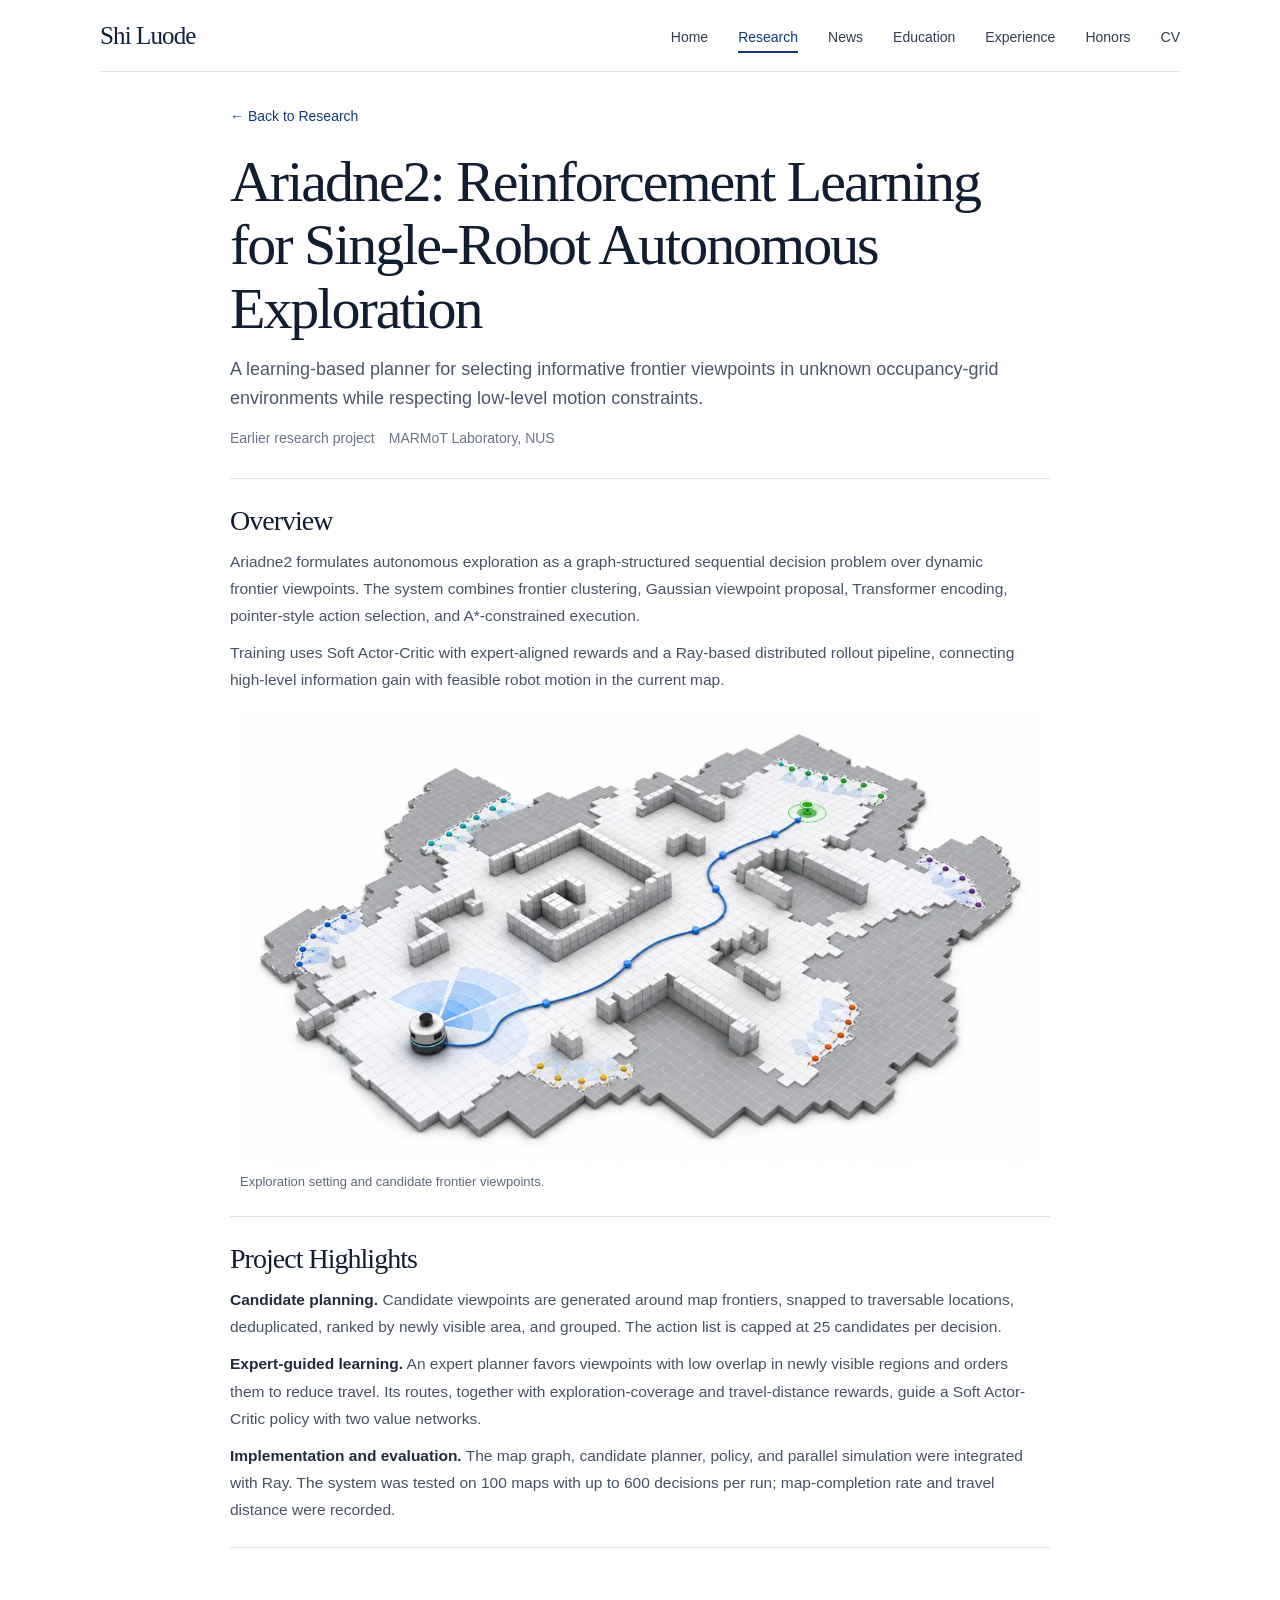
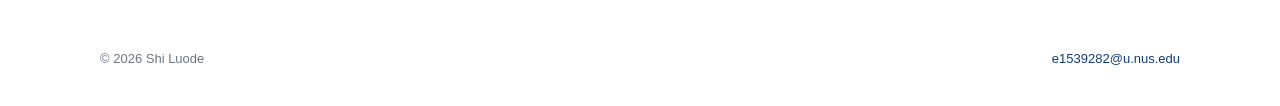
==== commit 9b78c906: "Expand project highlights from resume" ====
--- a/ariadne2/index.html
+++ b/ariadne2/index.html
@@ -54,12 +54,21 @@
       </section>
 
       <section class="project-block" aria-labelledby="approach-title">
-        <h2 id="approach-title">Approach</h2>
+        <h2 id="approach-title">Project Highlights</h2>
         <p>
-          At each decision step, the planner proposes and groups frontier viewpoints, estimates their newly
-          visible area, and encodes the candidates with the current map state. A pointer-style policy selects
-          the next viewpoint; A* constrains its execution to traversable paths. Expert-aligned rewards combine
-          exploration coverage and travel distance during Soft Actor-Critic training.
+          <strong>Candidate planning.</strong> Candidate viewpoints are generated around map frontiers, snapped
+          to traversable locations, deduplicated, ranked by newly visible area, and grouped. The action list is
+          capped at 25 candidates per decision.
+        </p>
+        <p>
+          <strong>Expert-guided learning.</strong> An expert planner favors viewpoints with low overlap in newly
+          visible regions and orders them to reduce travel. Its routes, together with exploration-coverage and
+          travel-distance rewards, guide a Soft Actor-Critic policy with two value networks.
+        </p>
+        <p>
+          <strong>Implementation and evaluation.</strong> The map graph, candidate planner, policy, and parallel
+          simulation were integrated with Ray. The system was tested on 100 maps with up to 600 decisions per
+          run; map-completion rate and travel distance were recorded.
         </p>
       </section>
 
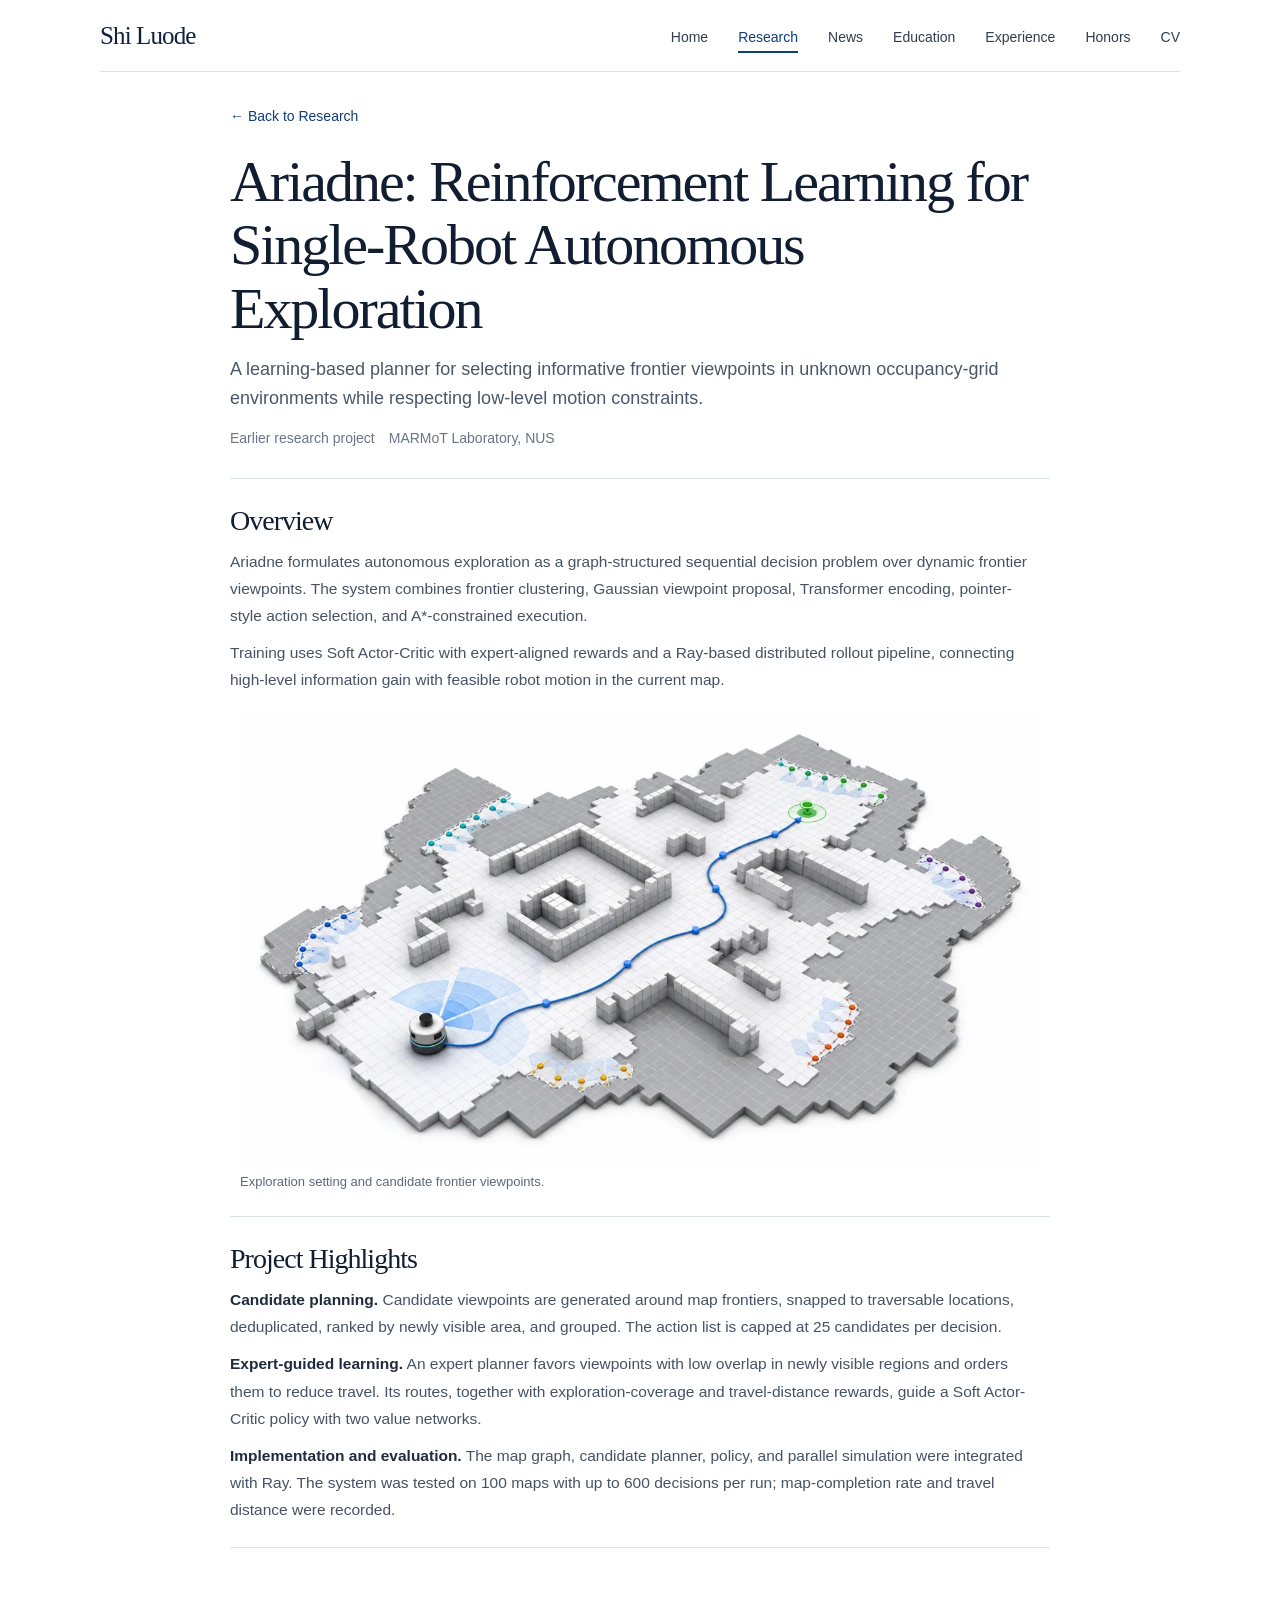
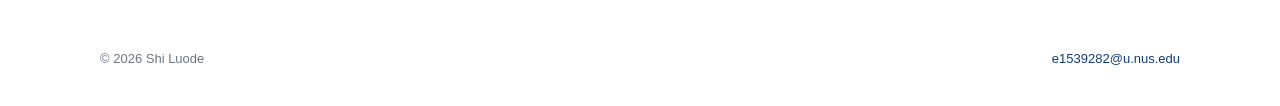
==== commit e72b0457: "Align portfolio profile with latest CV" ====
--- a/ariadne2/index.html
+++ b/ariadne2/index.html
@@ -4,16 +4,16 @@
     <meta charset="utf-8" />
     <meta name="viewport" content="width=device-width, initial-scale=1" />
     <meta name="theme-color" content="#ffffff" />
-    <title>Ariadne2 | Shi Luode</title>
-    <meta name="description" content="Ariadne2: reinforcement learning for single-robot autonomous exploration in unknown environments." />
+    <title>Ariadne | Shi Luode</title>
+    <meta name="description" content="Ariadne: reinforcement learning for single-robot autonomous exploration in unknown environments." />
     <link rel="canonical" href="https://starryneol.github.io/Personal_Web/ariadne2/" />
     <meta property="og:type" content="website" />
     <meta property="og:site_name" content="Shi Luode" />
-    <meta property="og:title" content="Ariadne2 | Shi Luode" />
+    <meta property="og:title" content="Ariadne | Shi Luode" />
     <meta property="og:description" content="A learning-based planner for selecting informative frontier viewpoints in unknown environments while respecting robot motion constraints." />
     <meta property="og:url" content="https://starryneol.github.io/Personal_Web/ariadne2/" />
     <meta name="twitter:card" content="summary" />
-    <meta name="twitter:title" content="Ariadne2 | Shi Luode" />
+    <meta name="twitter:title" content="Ariadne | Shi Luode" />
     <meta name="twitter:description" content="A learning-based planner for selecting informative frontier viewpoints in unknown environments while respecting robot motion constraints." />
     <link rel="icon" href="../assets/img/favicon.svg" type="image/svg+xml" />
     <link rel="stylesheet" href="../styles.css" />
@@ -31,7 +31,7 @@
     <main id="main-content" class="project-page" tabindex="-1">
       <a class="back-link" href="../index.html#research">← Back to Research</a>
       <header class="project-heading">
-        <h1 id="project-title" class="project-title">Ariadne2: Reinforcement Learning for Single-Robot Autonomous Exploration</h1>
+        <h1 id="project-title" class="project-title">Ariadne: Reinforcement Learning for Single-Robot Autonomous Exploration</h1>
         <p class="project-lead">A learning-based planner for selecting informative frontier viewpoints in unknown occupancy-grid environments while respecting low-level motion constraints.</p>
         <p class="project-meta"><span>Earlier research project</span><span>MARMoT Laboratory, NUS</span></p>
       </header>
@@ -39,7 +39,7 @@
       <section class="project-block" aria-labelledby="overview-title">
         <h2 id="overview-title">Overview</h2>
         <p>
-          Ariadne2 formulates autonomous exploration as a graph-structured sequential decision problem over
+          Ariadne formulates autonomous exploration as a graph-structured sequential decision problem over
           dynamic frontier viewpoints. The system combines frontier clustering, Gaussian viewpoint proposal,
           Transformer encoding, pointer-style action selection, and A*-constrained execution.
         </p>
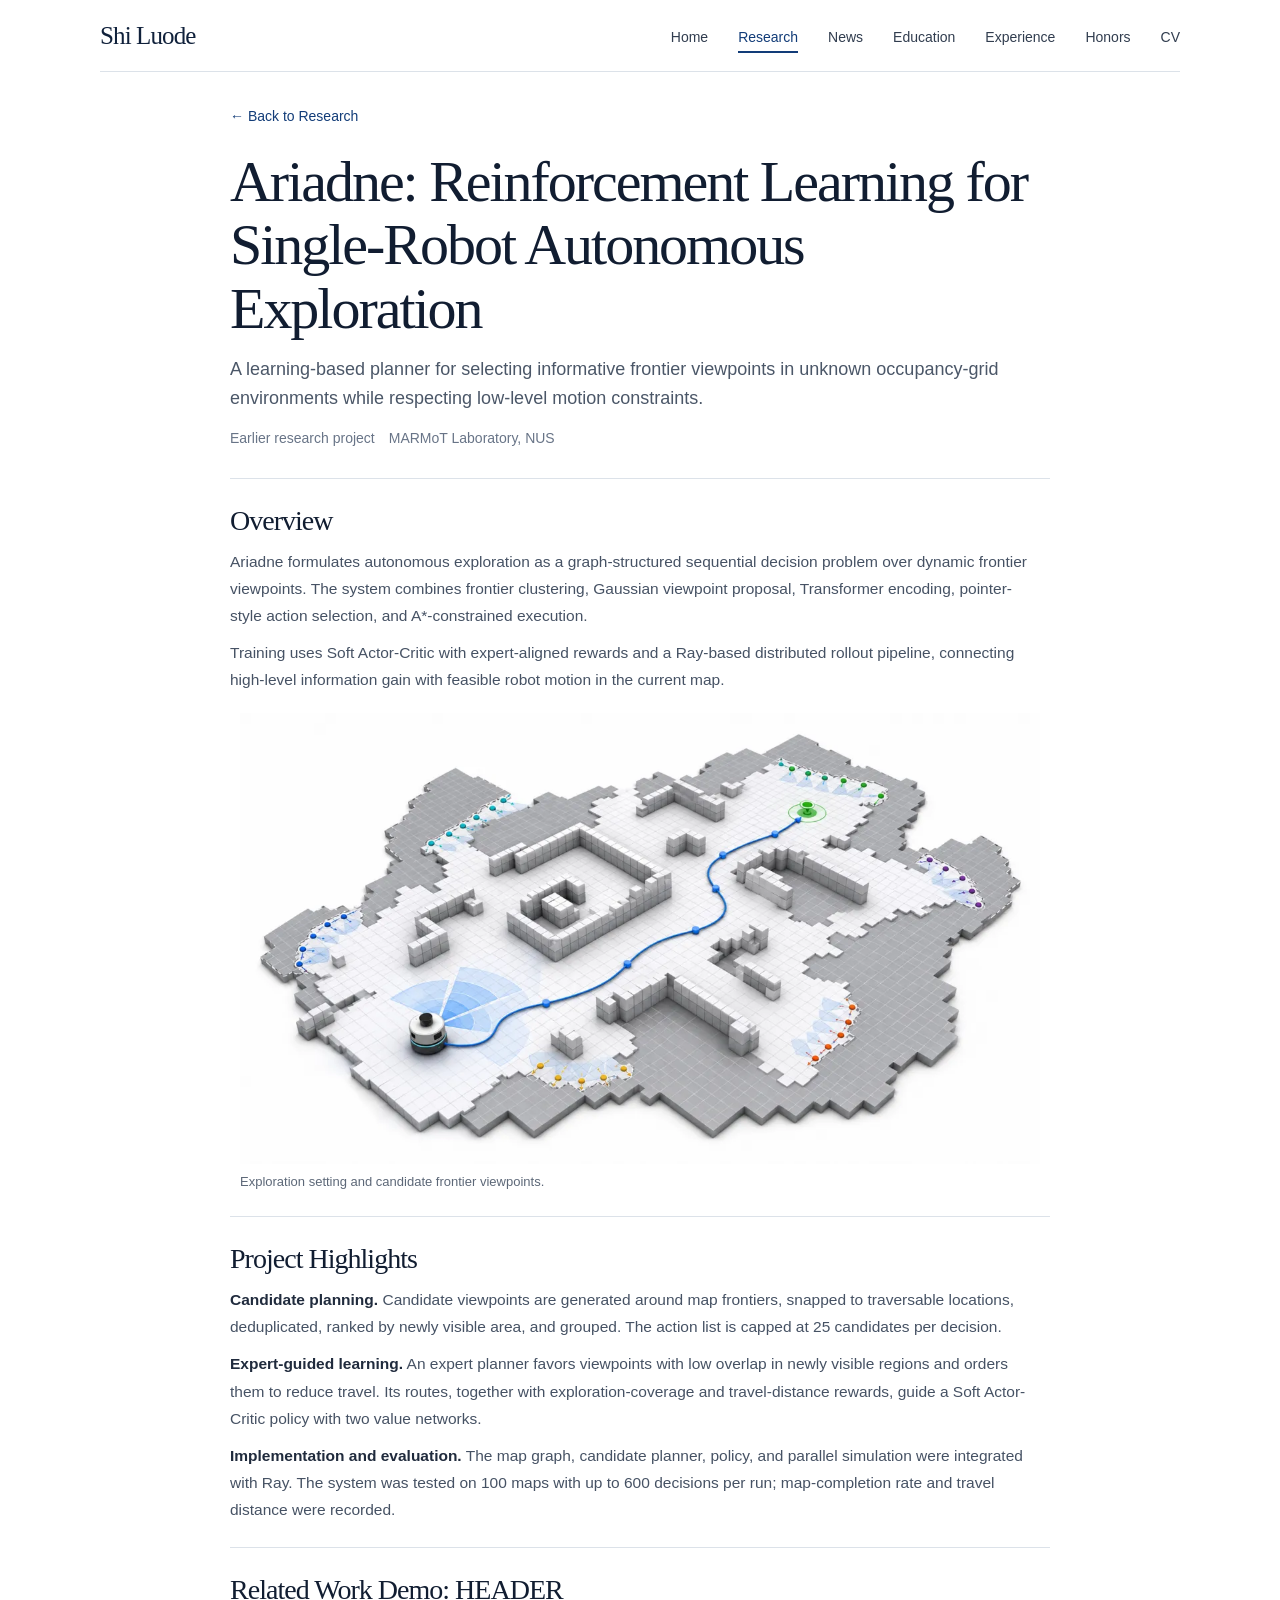
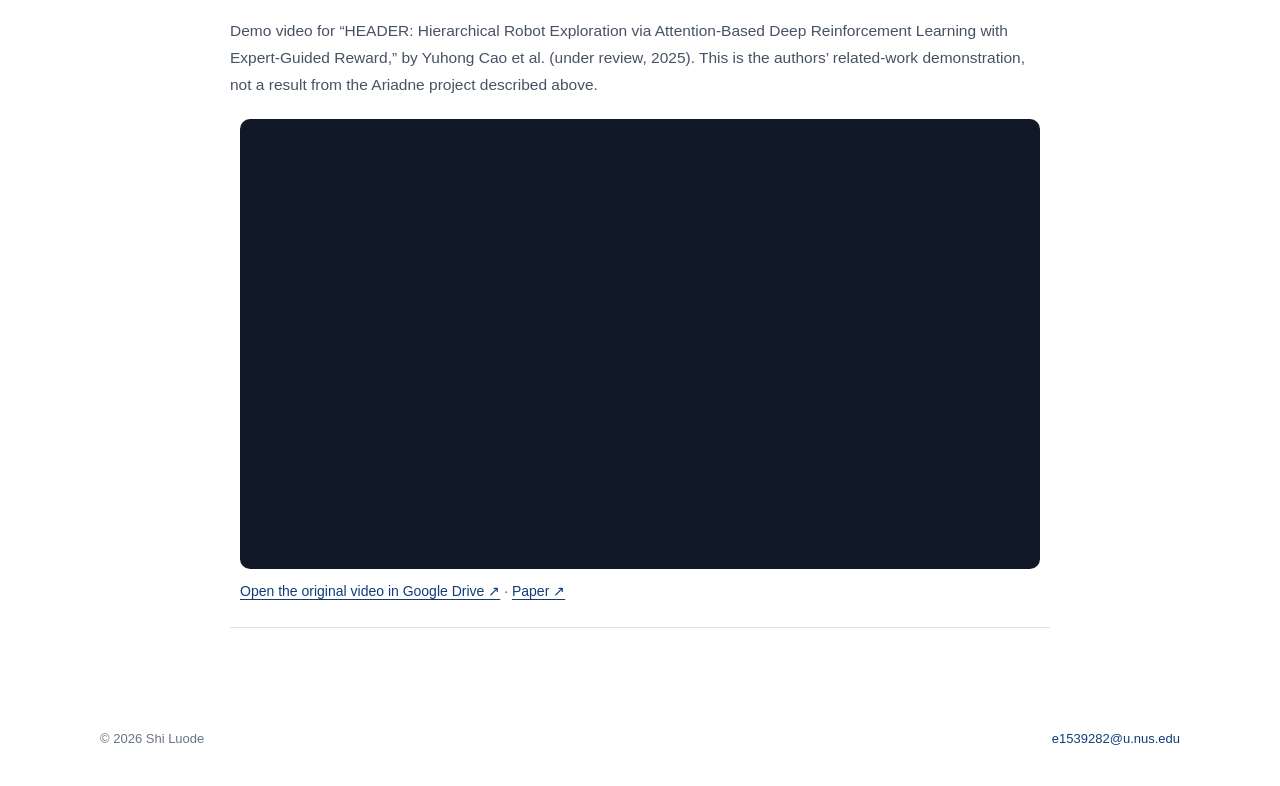
==== commit d749fdff: "Add HEADER demo and refresh CVs" ====
--- a/ariadne2/index.html
+++ b/ariadne2/index.html
@@ -72,6 +72,29 @@
         </p>
       </section>
 
+      <section class="project-block" aria-labelledby="related-demo-title">
+        <h2 id="related-demo-title">Related Work Demo: HEADER</h2>
+        <p>
+          Demo video for “HEADER: Hierarchical Robot Exploration via Attention-Based Deep Reinforcement
+          Learning with Expert-Guided Reward,” by Yuhong Cao et al. (under review, 2025). This is the
+          authors’ related-work demonstration, not a result from the Ariadne project described above.
+        </p>
+        <div class="project-video">
+          <iframe
+            src="https://drive.google.com/file/d/1aG3a5452QwMNHUftXHqKqVALj2yP-7KC/preview"
+            title="HEADER hierarchical robot exploration demo by Cao et al."
+            loading="lazy"
+            allow="autoplay; fullscreen; picture-in-picture"
+            allowfullscreen
+          ></iframe>
+        </div>
+        <p class="video-source">
+          <a href="https://drive.google.com/file/d/1aG3a5452QwMNHUftXHqKqVALj2yP-7KC/view?usp=sharing" target="_blank" rel="noopener noreferrer">Open the original video in Google Drive ↗</a>
+          <span> · </span>
+          <a href="https://arxiv.org/abs/2510.15679" target="_blank" rel="noopener noreferrer">Paper ↗</a>
+        </p>
+      </section>
+
     </main>
 
     <footer class="site-footer"><span>© <span data-current-year>2026</span> Shi Luode</span><a href="mailto:e1539282@u.nus.edu">e1539282@u.nus.edu</a></footer>
--- a/styles.css
+++ b/styles.css
@@ -174,7 +174,7 @@
   text-decoration: none;
 }
 .research-thumb img { display: block; width: 100%; height: 100%; object-fit: cover; }
-.research-thumb-chart img { padding: 8px; object-fit: contain; }
+.research-thumb-figure img { padding: 8px; object-fit: contain; }
 .abstract { max-width: 740px; margin-top: 17px; padding: 15px 18px; border-left: 2px solid var(--navy); background: var(--soft); }
 .abstract p { margin: 0; color: #455163; font-size: 14px; line-height: 1.7; }
 .abstract.is-collapsed { display: none; }
@@ -216,6 +216,10 @@
 .project-figure { max-width: 800px; margin: 20px auto 0; }
 .project-figure img { display: block; width: 100%; height: auto; }
 .project-figure figcaption { margin-top: 8px; color: var(--muted); font-size: 13px; line-height: 1.55; }
+.project-video { max-width: 800px; margin: 20px auto 0; aspect-ratio: 16 / 9; overflow: hidden; border-radius: 10px; background: #111827; }
+.project-video iframe { display: block; width: 100%; height: 100%; border: 0; }
+.project-block .video-source { margin: 10px auto 0; font-size: 14px; }
+.video-source a { text-underline-offset: 3px; }
 .project-facts { display: grid; grid-template-columns: repeat(3, minmax(0, 1fr)); margin: 20px 0 0; border-top: 1px solid var(--line); border-bottom: 1px solid var(--line); }
 .project-facts div { padding: 12px 16px 12px 0; }
 .project-facts dt { color: var(--quiet); font-size: 12px; }
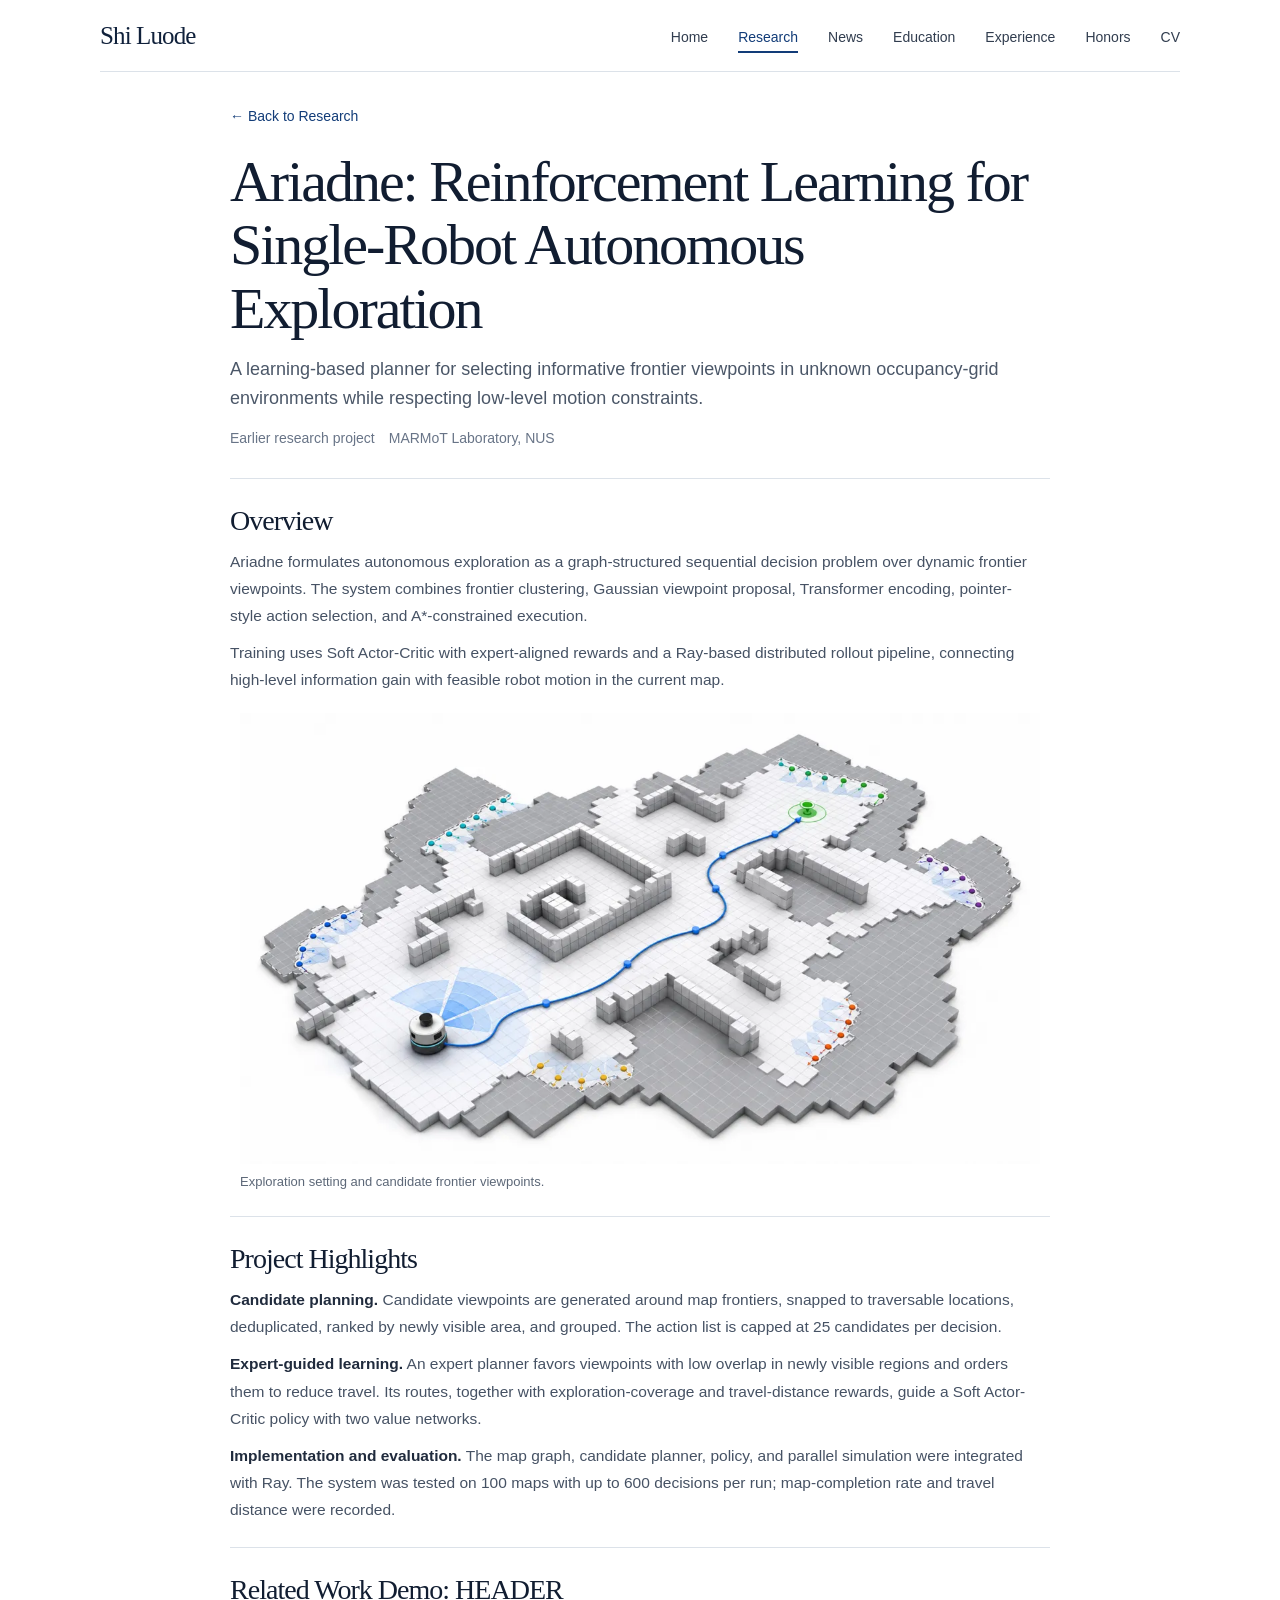
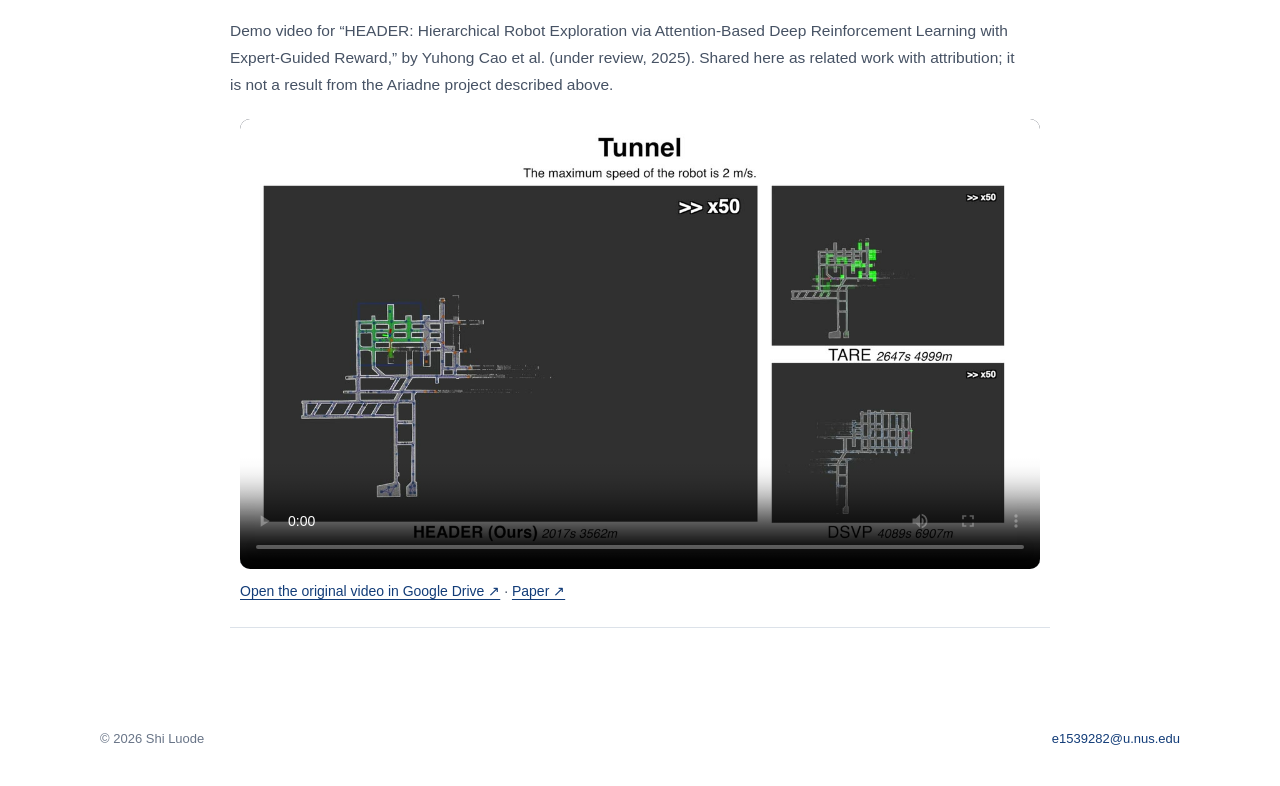
==== commit e528fdbf: "Add PAMAO overview and local HEADER demo" ====
--- a/ariadne2/index.html
+++ b/ariadne2/index.html
@@ -76,17 +76,14 @@
         <h2 id="related-demo-title">Related Work Demo: HEADER</h2>
         <p>
           Demo video for “HEADER: Hierarchical Robot Exploration via Attention-Based Deep Reinforcement
-          Learning with Expert-Guided Reward,” by Yuhong Cao et al. (under review, 2025). This is the
-          authors’ related-work demonstration, not a result from the Ariadne project described above.
+          Learning with Expert-Guided Reward,” by Yuhong Cao et al. (under review, 2025). Shared here as
+          related work with attribution; it is not a result from the Ariadne project described above.
         </p>
         <div class="project-video">
-          <iframe
-            src="https://drive.google.com/file/d/1aG3a5452QwMNHUftXHqKqVALj2yP-7KC/preview"
-            title="HEADER hierarchical robot exploration demo by Cao et al."
-            loading="lazy"
-            allow="autoplay; fullscreen; picture-in-picture"
-            allowfullscreen
-          ></iframe>
+          <video controls playsinline preload="metadata" poster="../assets/img/ariadne2/header-demo-poster.jpg" width="1280" height="720" aria-label="HEADER hierarchical robot exploration demo by Cao et al.">
+            <source src="../assets/video/header-demo.mp4" type="video/mp4" />
+            Your browser cannot play this video. <a href="https://drive.google.com/file/d/1aG3a5452QwMNHUftXHqKqVALj2yP-7KC/view?usp=sharing">Open the original video in Google Drive.</a>
+          </video>
         </div>
         <p class="video-source">
           <a href="https://drive.google.com/file/d/1aG3a5452QwMNHUftXHqKqVALj2yP-7KC/view?usp=sharing" target="_blank" rel="noopener noreferrer">Open the original video in Google Drive ↗</a>
--- a/styles.css
+++ b/styles.css
@@ -217,7 +217,7 @@
 .project-figure img { display: block; width: 100%; height: auto; }
 .project-figure figcaption { margin-top: 8px; color: var(--muted); font-size: 13px; line-height: 1.55; }
 .project-video { max-width: 800px; margin: 20px auto 0; aspect-ratio: 16 / 9; overflow: hidden; border-radius: 10px; background: #111827; }
-.project-video iframe { display: block; width: 100%; height: 100%; border: 0; }
+.project-video video { display: block; width: 100%; height: 100%; border: 0; background: #111827; object-fit: contain; }
 .project-block .video-source { margin: 10px auto 0; font-size: 14px; }
 .video-source a { text-underline-offset: 3px; }
 .project-facts { display: grid; grid-template-columns: repeat(3, minmax(0, 1fr)); margin: 20px 0 0; border-top: 1px solid var(--line); border-bottom: 1px solid var(--line); }
